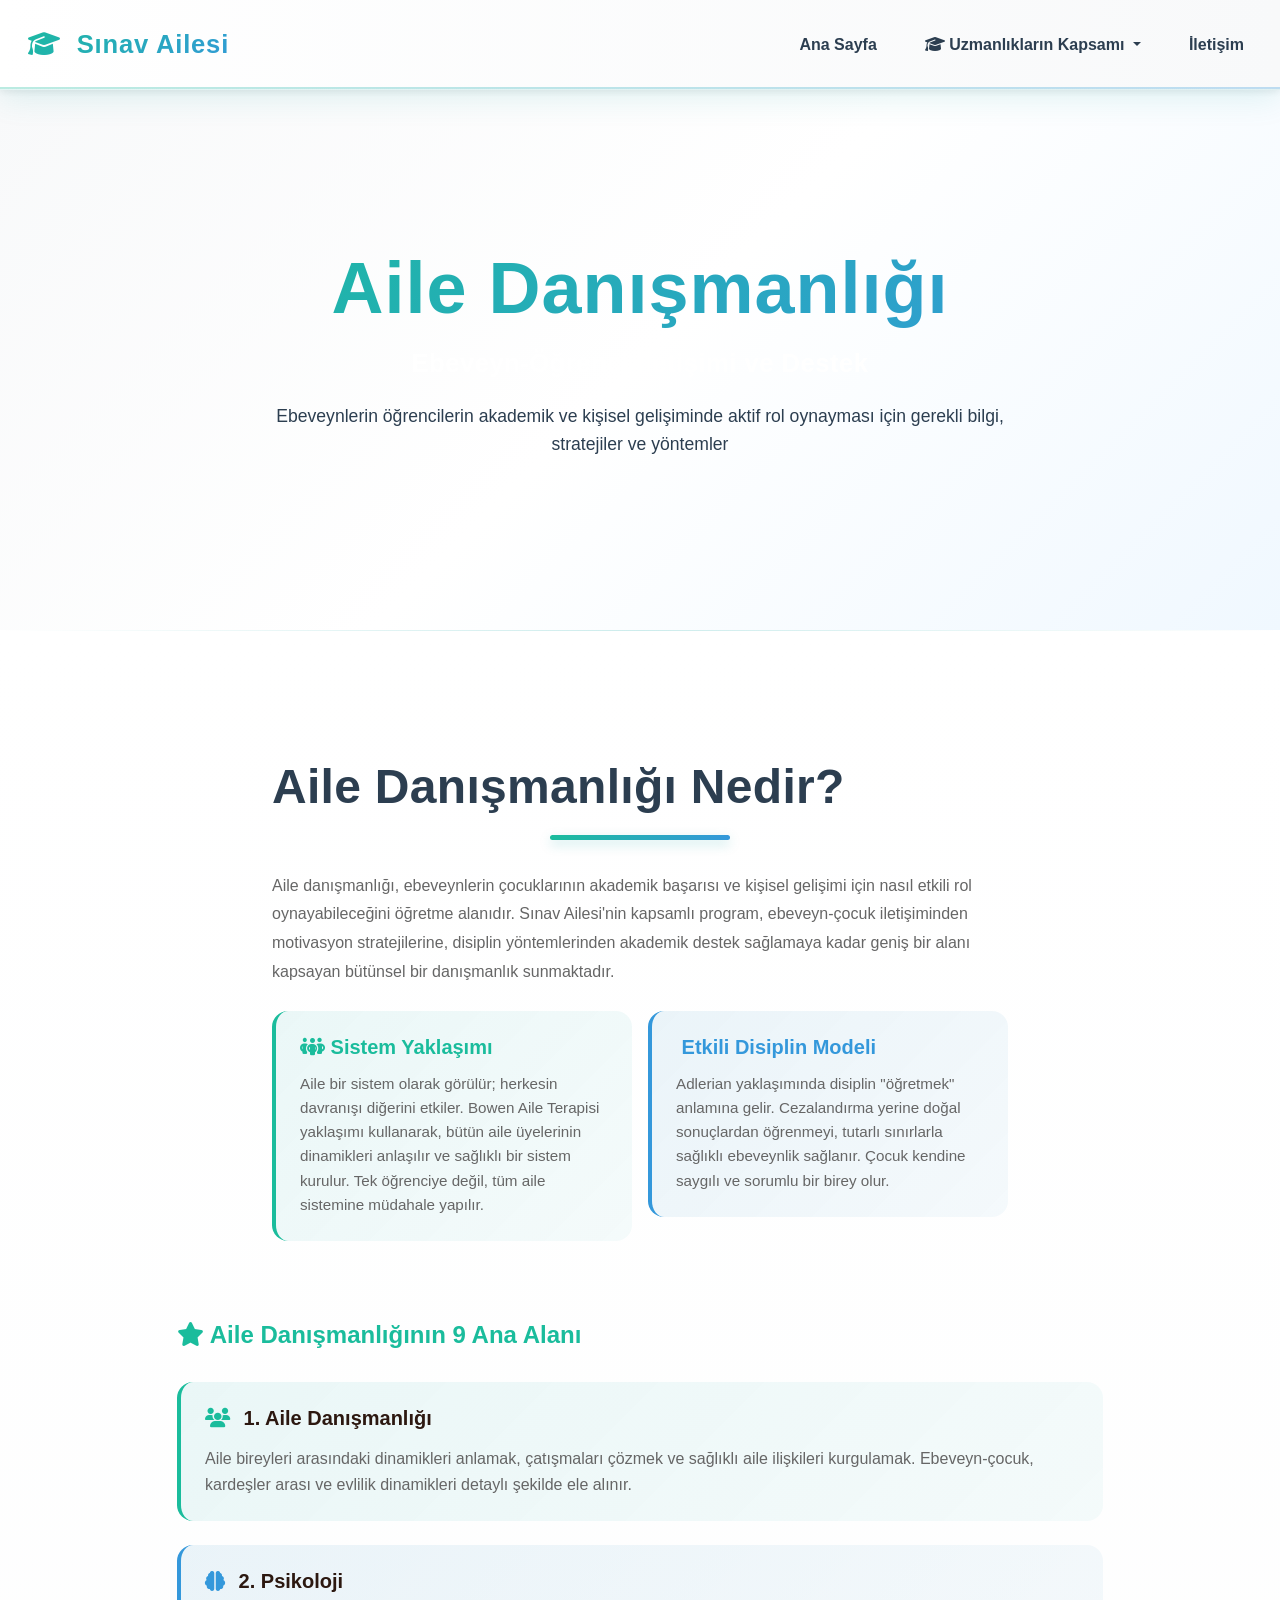
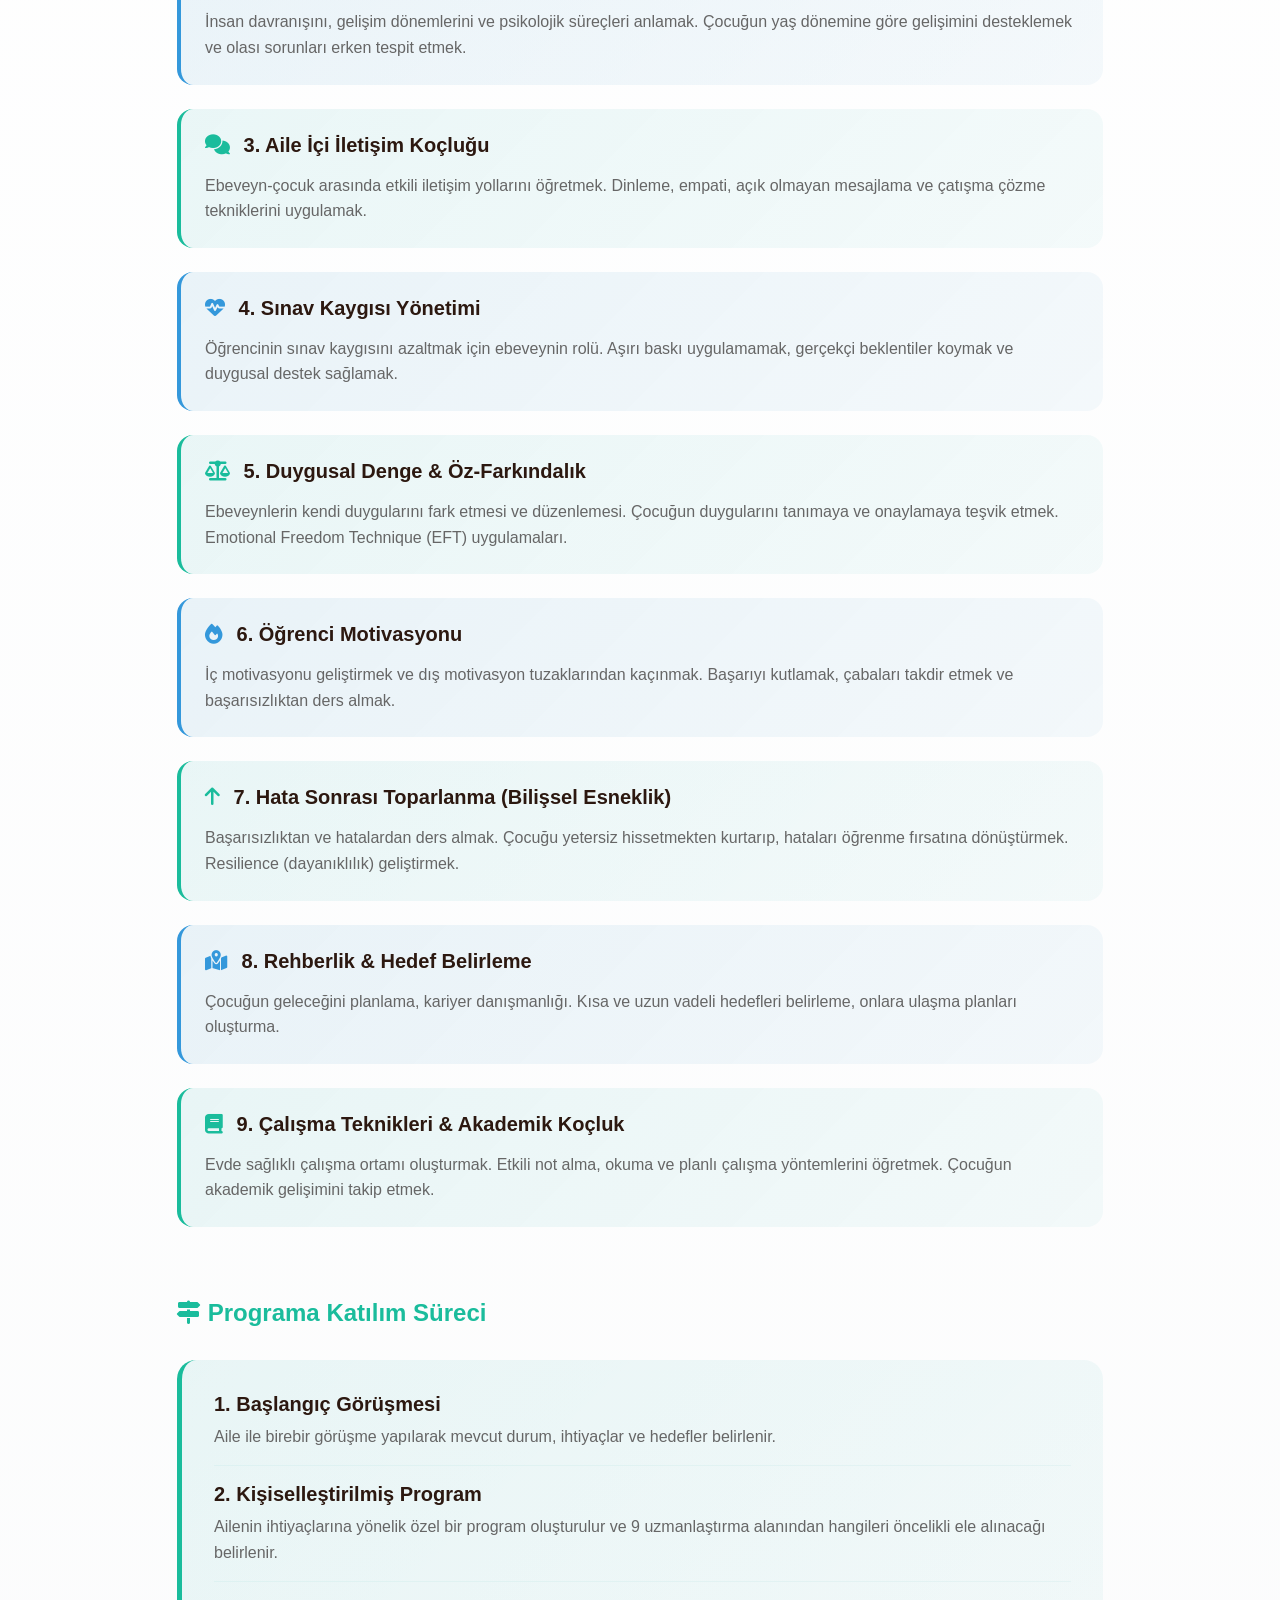
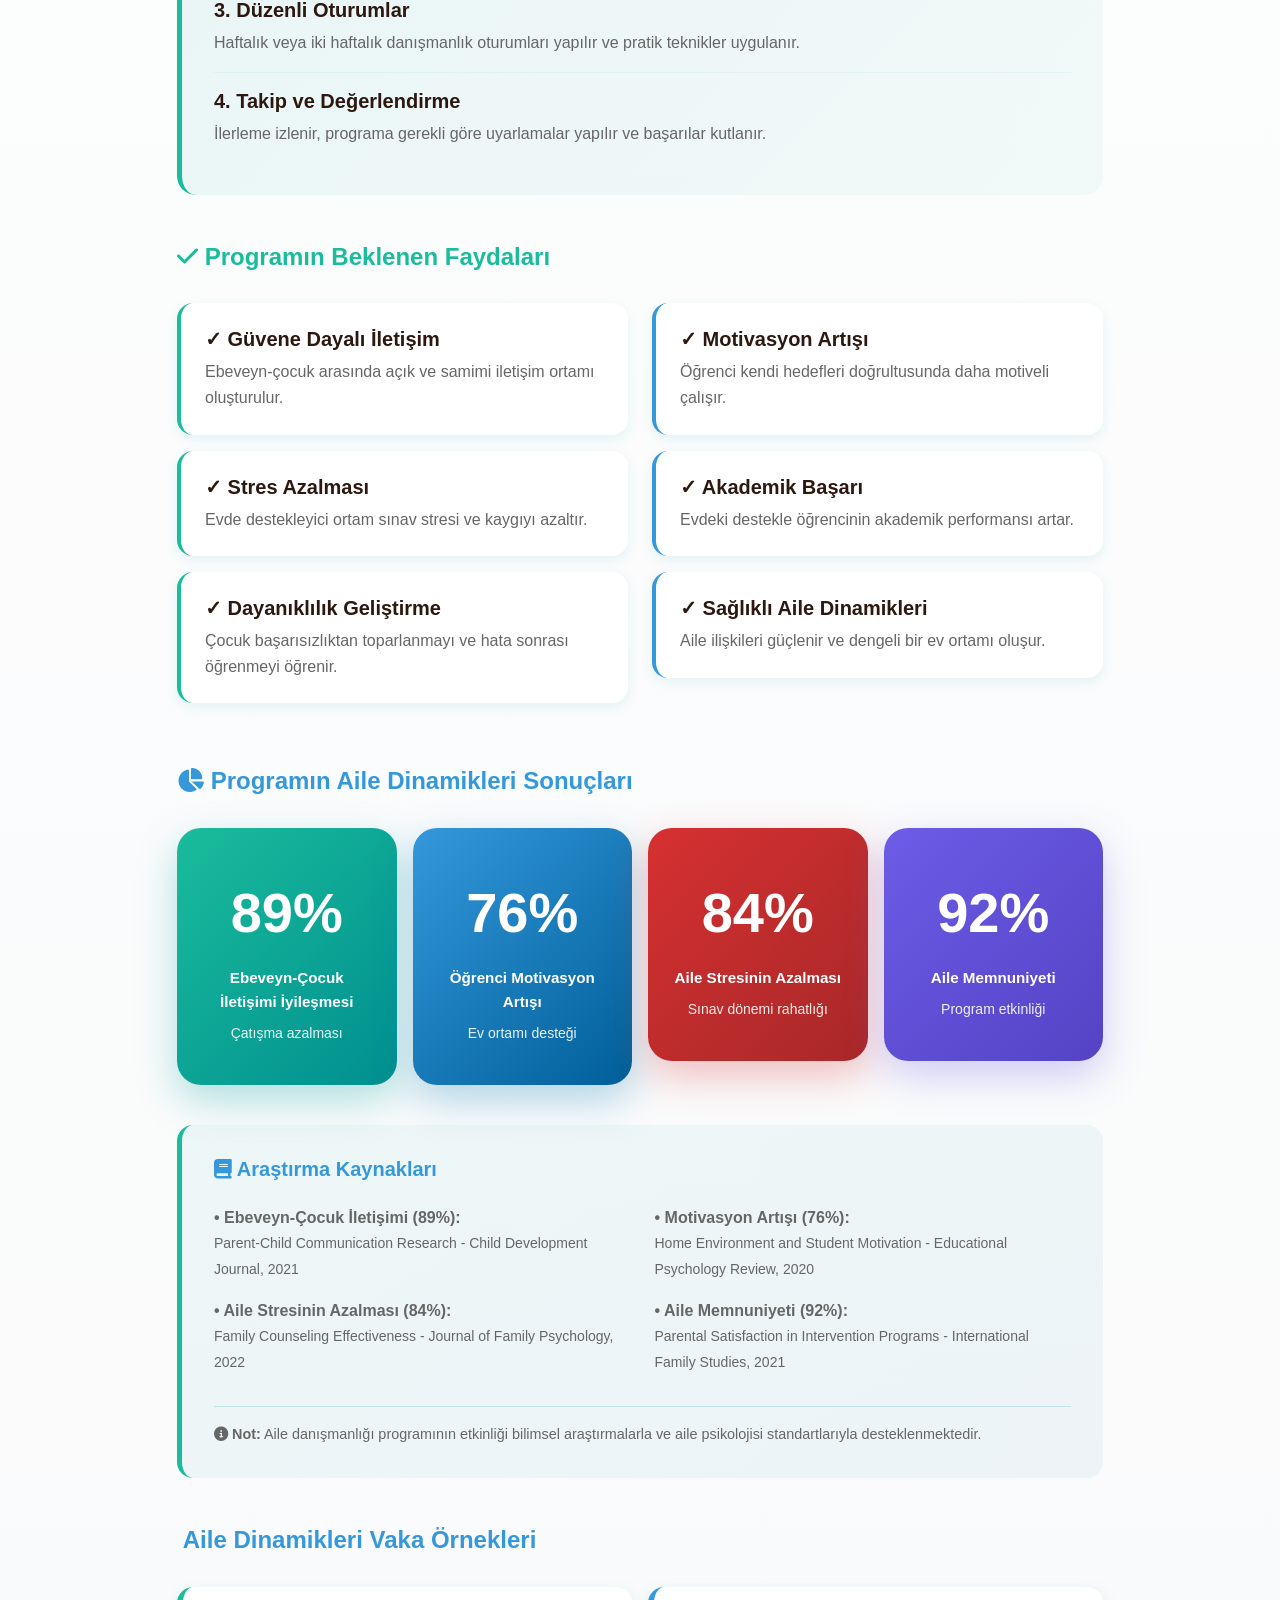
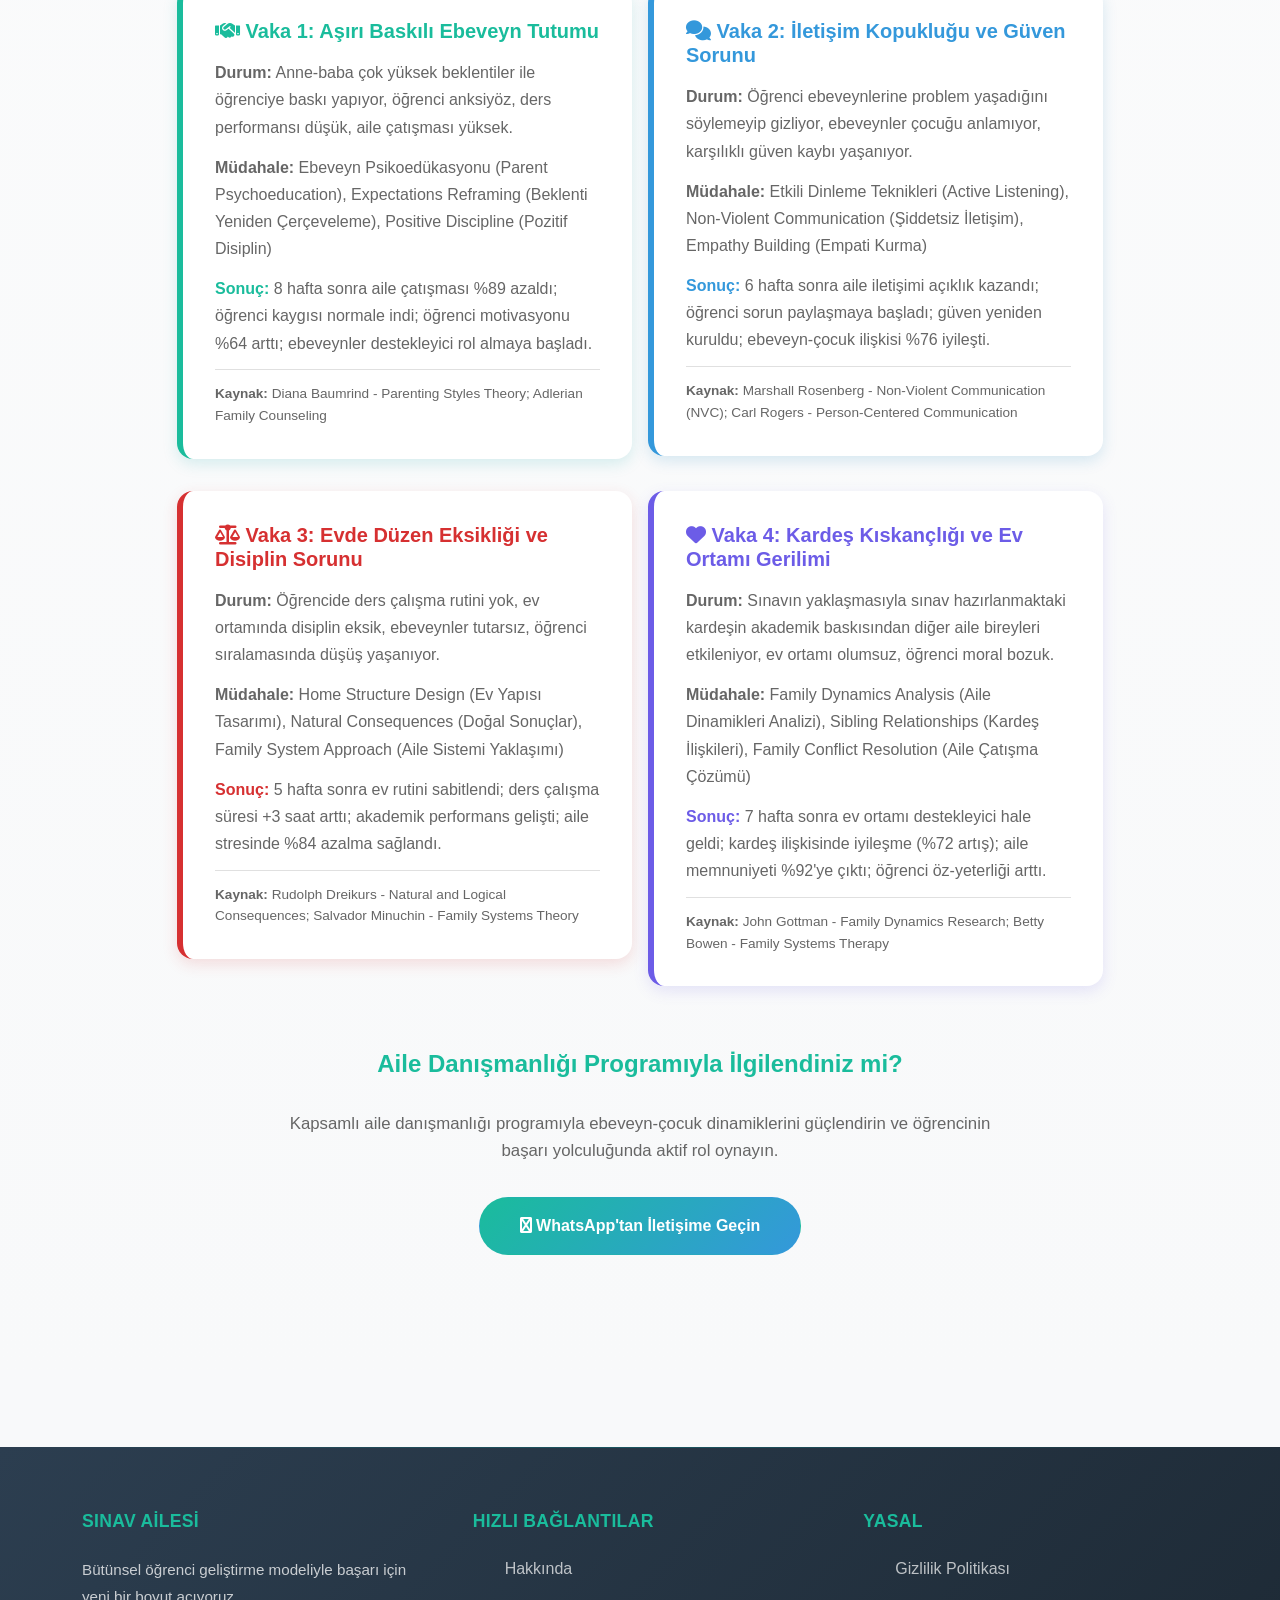
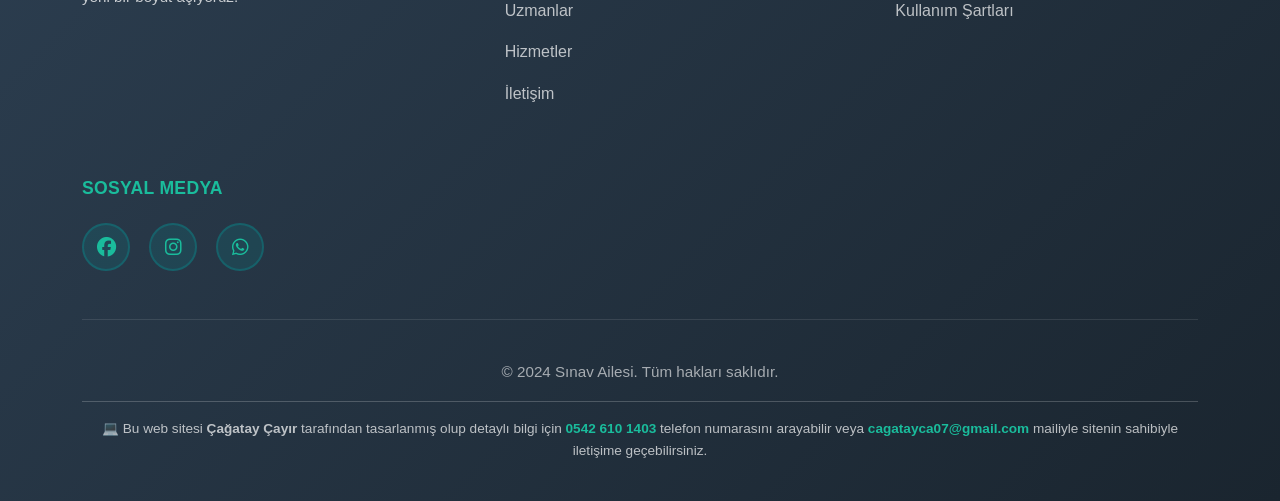
==== ailedanismanligi.html @ 12c2aadb "Add files via upload" ====
<!DOCTYPE html>
<html lang="tr">
<head>
    <meta charset="UTF-8">
    <meta name="viewport" content="width=device-width, initial-scale=1.0">
    <meta name="description" content="Sınav Ailesi - Aile Danışmanlığı. Ebeveynlere iletişim, motivasyon ve disiplin stratejileri.">
    <meta name="keywords" content="aile danışmanlığı, ebeveyn eğitimi, iletişim, motivasyon, disiplin">
    <meta name="author" content="Sınav Ailesi">
    <title>Aile Danışmanlığı | Sınav Ailesi</title>
    <link href="https://cdn.jsdelivr.net/npm/bootstrap@5.3.0-alpha3/dist/css/bootstrap.min.css" rel="stylesheet">
    <link rel="stylesheet" href="https://cdnjs.cloudflare.com/ajax/libs/font-awesome/6.4.0/css/all.min.css">
    <link rel="stylesheet" href="styles.css">
</head>
<body>
    <!-- Navbar -->
    <nav class="navbar navbar-expand-lg navbar-dark sticky-top">
        <div class="container-fluid">
            <a class="navbar-brand" href="index.html"><i class="fas fa-graduation-cap"></i> Sınav Ailesi</a>
            <button class="navbar-toggler" type="button" data-bs-toggle="collapse" data-bs-target="#navbarNav" aria-controls="navbarNav" aria-expanded="false" aria-label="Toggle navigation">
                <span class="navbar-toggler-icon"></span>
            </button>
            <div class="collapse navbar-collapse" id="navbarNav">
                <ul class="navbar-nav ms-auto">
                    <li class="nav-item"><a class="nav-link" href="index.html">Ana Sayfa</a></li>
                    <li class="nav-item dropdown">
                        <a class="nav-link dropdown-toggle" href="#" id="navbarDropdown" role="button" data-bs-toggle="dropdown" aria-expanded="false">
                            <i class="fas fa-graduation-cap"></i> Uzmanlıkların Kapsamı
                        </a>
                        <ul class="dropdown-menu" aria-labelledby="navbarDropdown">
                            <li><a class="dropdown-item" href="psikoloji.html"><i class="fas fa-brain"></i> Psikolojik Destek</a></li>
                            <li><a class="dropdown-item" href="uyku-beslenme.html"><i class="fas fa-utensils"></i> Uyku & Beslenme</a></li>
                            <li><a class="dropdown-item" href="mentorlik.html"><i class="fas fa-handshake"></i> Mentörlük Programı</a></li>
                            <li><a class="dropdown-item" href="egitim.html"><i class="fas fa-book"></i> Bireysel Eğitim</a></li>
                            <li><hr class="dropdown-divider"></li>
                            <li><a class="dropdown-item active" href="ailedanismanligi.html"><i class="fas fa-users"></i> Aile Danışmanlığı</a></li>
                        </ul>
                    </li>
                  
                    <li class="nav-item"><a class="nav-link" href="iletisim.html">İletişim</a></li>
                    
                </ul>
            </div>
        </div>
    </nav>

    <!-- Hero Section -->
    <section class="hero-section" style="min-height: 60vh; padding: 3rem 2rem;">
        <div class="container">
            <div class="hero-content" style="text-align: center;">
                <h1 class="hero-title">Aile Danışmanlığı</h1>
                <div class="hero-question" style="margin-top: 1rem;">
                    <h2 style="color: white; font-weight: 700; font-size: 1.6rem; letter-spacing: 0.5px;">Ebeveyn-Öğrenci İletişimi ve Destek</h2>
                </div>
                <p style="font-size: 1.1rem; margin-top: 1.5rem; max-width: 800px; margin-left: auto; margin-right: auto;">
                    Ebeveynlerin öğrencilerin akademik ve kişisel gelişiminde aktif rol oynayması için gerekli bilgi, stratejiler ve yöntemler
                </p>
            </div>
        </div>
    </section>

    <!-- Main Content -->
    <section class="about-section">
        <div class="container">
            <div class="row">
                <div class="col-lg-8 mx-auto">
                    <h2 class="section-title" style="text-align: left; margin-bottom: 2rem;">Aile Danışmanlığı Nedir?</h2>
                    <p style="line-height: 1.8; color: var(--text-light); margin-bottom: 1.5rem;">
                        Aile danışmanlığı, ebeveynlerin çocuklarının akademik başarısı ve kişisel gelişimi için nasıl etkili rol oynayabileceğini öğretme alanıdır. Sınav Ailesi'nin kapsamlı program, ebeveyn-çocuk iletişiminden motivasyon stratejilerine, disiplin yöntemlerinden akademik destek sağlamaya kadar geniş bir alanı kapsayan bütünsel bir danışmanlık sunmaktadır.
                    </p>
                    <!-- Detaylı Bilgi Kartları -->
                    <div class="row g-3" style="margin-bottom: 2rem;">
                        <div class="col-md-6">
                            <div style="background: linear-gradient(135deg, rgba(0, 160, 160, 0.08) 0%, rgba(0, 160, 160, 0.04) 100%); padding: 1.5rem; border-radius: 1rem; border-left: 4px solid #1abc9c;">
                                <h5 style="color: #1abc9c; font-weight: 700; margin-bottom: 0.8rem;">
                                    <i class="fas fa-people-group"></i> Sistem Yaklaşımı
                                </h5>
                                <p style="color: var(--text-light); margin: 0; font-size: 0.95rem; line-height: 1.6;">Aile bir sistem olarak görülür; herkesin davranışı diğerini etkiler. Bowen Aile Terapisi yaklaşımı kullanarak, bütün aile üyelerinin dinamikleri anlaşılır ve sağlıklı bir sistem kurulur. Tek öğrenciye değil, tüm aile sistemine müdahale yapılır.</p>
                            </div>
                        </div>
                        <div class="col-md-6">
                            <div style="background: linear-gradient(135deg, rgba(0, 119, 182, 0.08) 0%, rgba(0, 119, 182, 0.04) 100%); padding: 1.5rem; border-radius: 1rem; border-left: 4px solid #3498db;">
                                <h5 style="color: #3498db; font-weight: 700; margin-bottom: 0.8rem;">
                                    <i class="fas fa-heart-hands"></i> Etkili Disiplin Modeli
                                </h5>
                                <p style="color: var(--text-light); margin: 0; font-size: 0.95rem; line-height: 1.6;">Adlerian yaklaşımında disiplin "öğretmek" anlamına gelir. Cezalandırma yerine doğal sonuçlardan öğrenmeyi, tutarlı sınırlarla sağlıklı ebeveynlik sağlanır. Çocuk kendine saygılı ve sorumlu bir birey olur.</p>
                            </div>
                        </div>
                    </div>
                </div>
            </div>

            <div class="row mt-5">
                <div class="col-lg-10 mx-auto">
                    <h3 style="color: #1abc9c; font-weight: 700; margin-bottom: 2rem; font-size: 1.5rem;">
                        <i class="fas fa-star"></i> Aile Danışmanlığının 9 Ana Alanı
                    </h3>
                    
                    <!-- 1. Aile Danışmanlığı -->
                    <div style="background: linear-gradient(135deg, rgba(0, 160, 160, 0.08) 0%, rgba(0, 160, 160, 0.04) 100%); padding: 1.5rem; border-radius: 1rem; border-left: 4px solid #1abc9c; margin-bottom: 1.5rem;">
                        <h5 style="color: var(--text-dark); font-weight: 700; margin-bottom: 1rem;">
                            <i class="fas fa-users" style="color: #1abc9c; margin-right: 0.5rem;"></i> 1. Aile Danışmanlığı
                        </h5>
                        <p style="color: var(--text-light); margin: 0;">Aile bireyleri arasındaki dinamikleri anlamak, çatışmaları çözmek ve sağlıklı aile ilişkileri kurgulamak. Ebeveyn-çocuk, kardeşler arası ve evlilik dinamikleri detaylı şekilde ele alınır.</p>
                    </div>

                    <!-- 2. Psikoloji -->
                    <div style="background: linear-gradient(135deg, rgba(0, 119, 182, 0.08) 0%, rgba(0, 119, 182, 0.04) 100%); padding: 1.5rem; border-radius: 1rem; border-left: 4px solid #3498db; margin-bottom: 1.5rem;">
                        <h5 style="color: var(--text-dark); font-weight: 700; margin-bottom: 1rem;">
                            <i class="fas fa-brain" style="color: #3498db; margin-right: 0.5rem;"></i> 2. Psikoloji
                        </h5>
                        <p style="color: var(--text-light); margin: 0;">İnsan davranışını, gelişim dönemlerini ve psikolojik süreçleri anlamak. Çocuğun yaş dönemine göre gelişimini desteklemek ve olası sorunları erken tespit etmek.</p>
                    </div>

                    <!-- 3. Aile İçi İletişim -->
                    <div style="background: linear-gradient(135deg, rgba(0, 160, 160, 0.08) 0%, rgba(0, 160, 160, 0.04) 100%); padding: 1.5rem; border-radius: 1rem; border-left: 4px solid #1abc9c; margin-bottom: 1.5rem;">
                        <h5 style="color: var(--text-dark); font-weight: 700; margin-bottom: 1rem;">
                            <i class="fas fa-comments" style="color: #1abc9c; margin-right: 0.5rem;"></i> 3. Aile İçi İletişim Koçluğu
                        </h5>
                        <p style="color: var(--text-light); margin: 0;">Ebeveyn-çocuk arasında etkili iletişim yollarını öğretmek. Dinleme, empati, açık olmayan mesajlama ve çatışma çözme tekniklerini uygulamak.</p>
                    </div>

                    <!-- 4. Sınav Kaygısı Yönetimi -->
                    <div style="background: linear-gradient(135deg, rgba(0, 119, 182, 0.08) 0%, rgba(0, 119, 182, 0.04) 100%); padding: 1.5rem; border-radius: 1rem; border-left: 4px solid #3498db; margin-bottom: 1.5rem;">
                        <h5 style="color: var(--text-dark); font-weight: 700; margin-bottom: 1rem;">
                            <i class="fas fa-heart-pulse" style="color: #3498db; margin-right: 0.5rem;"></i> 4. Sınav Kaygısı Yönetimi
                        </h5>
                        <p style="color: var(--text-light); margin: 0;">Öğrencinin sınav kaygısını azaltmak için ebeveynin rolü. Aşırı baskı uygulamamak, gerçekçi beklentiler koymak ve duygusal destek sağlamak.</p>
                    </div>

                    <!-- 5. Duygusal Denge & Öz-Farkındalık -->
                    <div style="background: linear-gradient(135deg, rgba(0, 160, 160, 0.08) 0%, rgba(0, 160, 160, 0.04) 100%); padding: 1.5rem; border-radius: 1rem; border-left: 4px solid #1abc9c; margin-bottom: 1.5rem;">
                        <h5 style="color: var(--text-dark); font-weight: 700; margin-bottom: 1rem;">
                            <i class="fas fa-balance-scale" style="color: #1abc9c; margin-right: 0.5rem;"></i> 5. Duygusal Denge & Öz-Farkındalık
                        </h5>
                        <p style="color: var(--text-light); margin: 0;">Ebeveynlerin kendi duygularını fark etmesi ve düzenlemesi. Çocuğun duygularını tanımaya ve onaylamaya teşvik etmek. Emotional Freedom Technique (EFT) uygulamaları.</p>
                    </div>

                    <!-- 6. Öğrenci Motivasyonu -->
                    <div style="background: linear-gradient(135deg, rgba(0, 119, 182, 0.08) 0%, rgba(0, 119, 182, 0.04) 100%); padding: 1.5rem; border-radius: 1rem; border-left: 4px solid #3498db; margin-bottom: 1.5rem;">
                        <h5 style="color: var(--text-dark); font-weight: 700; margin-bottom: 1rem;">
                            <i class="fas fa-fire" style="color: #3498db; margin-right: 0.5rem;"></i> 6. Öğrenci Motivasyonu
                        </h5>
                        <p style="color: var(--text-light); margin: 0;">İç motivasyonu geliştirmek ve dış motivasyon tuzaklarından kaçınmak. Başarıyı kutlamak, çabaları takdir etmek ve başarısızlıktan ders almak.</p>
                    </div>

                    <!-- 7. Hata Sonrası Toparlanma (Bilişsel Esneklik) -->
                    <div style="background: linear-gradient(135deg, rgba(0, 160, 160, 0.08) 0%, rgba(0, 160, 160, 0.04) 100%); padding: 1.5rem; border-radius: 1rem; border-left: 4px solid #1abc9c; margin-bottom: 1.5rem;">
                        <h5 style="color: var(--text-dark); font-weight: 700; margin-bottom: 1rem;">
                            <i class="fas fa-arrow-up" style="color: #1abc9c; margin-right: 0.5rem;"></i> 7. Hata Sonrası Toparlanma (Bilişsel Esneklik)
                        </h5>
                        <p style="color: var(--text-light); margin: 0;">Başarısızlıktan ve hatalardan ders almak. Çocuğu yetersiz hissetmekten kurtarıp, hataları öğrenme fırsatına dönüştürmek. Resilience (dayanıklılık) geliştirmek.</p>
                    </div>

                    <!-- 8. Rehberlik & Hedef Belirleme -->
                    <div style="background: linear-gradient(135deg, rgba(0, 119, 182, 0.08) 0%, rgba(0, 119, 182, 0.04) 100%); padding: 1.5rem; border-radius: 1rem; border-left: 4px solid #3498db; margin-bottom: 1.5rem;">
                        <h5 style="color: var(--text-dark); font-weight: 700; margin-bottom: 1rem;">
                            <i class="fas fa-map-location-dot" style="color: #3498db; margin-right: 0.5rem;"></i> 8. Rehberlik & Hedef Belirleme
                        </h5>
                        <p style="color: var(--text-light); margin: 0;">Çocuğun geleceğini planlama, kariyer danışmanlığı. Kısa ve uzun vadeli hedefleri belirleme, onlara ulaşma planları oluşturma.</p>
                    </div>

                    <!-- 9. Çalışma Teknikleri & Akademik Koçluk -->
                    <div style="background: linear-gradient(135deg, rgba(0, 160, 160, 0.08) 0%, rgba(0, 160, 160, 0.04) 100%); padding: 1.5rem; border-radius: 1rem; border-left: 4px solid #1abc9c; margin-bottom: 1.5rem;">
                        <h5 style="color: var(--text-dark); font-weight: 700; margin-bottom: 1rem;">
                            <i class="fas fa-book" style="color: #1abc9c; margin-right: 0.5rem;"></i> 9. Çalışma Teknikleri & Akademik Koçluk
                        </h5>
                        <p style="color: var(--text-light); margin: 0;">Evde sağlıklı çalışma ortamı oluşturmak. Etkili not alma, okuma ve planlı çalışma yöntemlerini öğretmek. Çocuğun akademik gelişimini takip etmek.</p>
                    </div>
                </div>
            </div>

            <div class="row mt-5">
                <div class="col-lg-10 mx-auto">
                    <h3 style="color: #1abc9c; font-weight: 700; margin-bottom: 2rem; font-size: 1.5rem;">
                        <i class="fas fa-map-signs"></i> Programa Katılım Süreci
                    </h3>
                    <div style="background: linear-gradient(135deg, rgba(0, 160, 160, 0.08) 0%, rgba(0, 160, 160, 0.04) 100%); padding: 2rem; border-radius: 1.2rem; border-left: 5px solid #1abc9c;">
                        <div class="mb-3">
                            <h5 style="color: var(--text-dark); font-weight: 700;">1. Başlangıç Görüşmesi</h5>
                            <p style="color: var(--text-light);">Aile ile birebir görüşme yapılarak mevcut durum, ihtiyaçlar ve hedefler belirlenir.</p>
                        </div>
                        <hr style="border-color: rgba(0, 160, 160, 0.2);">
                        <div class="mb-3">
                            <h5 style="color: var(--text-dark); font-weight: 700;">2. Kişiselleştirilmiş Program</h5>
                            <p style="color: var(--text-light);">Ailenin ihtiyaçlarına yönelik özel bir program oluşturulur ve 9 uzmanlaştırma alanından hangileri öncelikli ele alınacağı belirlenir.</p>
                        </div>
                        <hr style="border-color: rgba(0, 160, 160, 0.2);">
                        <div class="mb-3">
                            <h5 style="color: var(--text-dark); font-weight: 700;">3. Düzenli Oturumlar</h5>
                            <p style="color: var(--text-light);">Haftalık veya iki haftalık danışmanlık oturumları yapılır ve pratik teknikler uygulanır.</p>
                        </div>
                        <hr style="border-color: rgba(0, 160, 160, 0.2);">
                        <div>
                            <h5 style="color: var(--text-dark); font-weight: 700;">4. Takip ve Değerlendirme</h5>
                            <p style="color: var(--text-light);">İlerleme izlenir, programa gerekli göre uyarlamalar yapılır ve başarılar kutlanır.</p>
                        </div>
                    </div>
                </div>
            </div>

            <div class="row mt-5">
                <div class="col-lg-10 mx-auto">
                    <h3 style="color: #1abc9c; font-weight: 700; margin-bottom: 2rem; font-size: 1.5rem;">
                        <i class="fas fa-check"></i> Programın Beklenen Faydaları
                    </h3>
                    <div class="row">
                        <div class="col-md-6 mb-3">
                            <div style="background: white; padding: 1.5rem; border-radius: 1rem; box-shadow: 0 4px 12px rgba(0, 160, 160, 0.1); border-left: 4px solid #1abc9c;">
                                <h5 style="color: var(--text-dark); font-weight: 700; margin-bottom: 0.5rem;">✓ Güvene Dayalı İletişim</h5>
                                <p style="color: var(--text-light); margin: 0;">Ebeveyn-çocuk arasında açık ve samimi iletişim ortamı oluşturulur.</p>
                            </div>
                        </div>
                        <div class="col-md-6 mb-3">
                            <div style="background: white; padding: 1.5rem; border-radius: 1rem; box-shadow: 0 4px 12px rgba(0, 160, 160, 0.1); border-left: 4px solid #3498db;">
                                <h5 style="color: var(--text-dark); font-weight: 700; margin-bottom: 0.5rem;">✓ Motivasyon Artışı</h5>
                                <p style="color: var(--text-light); margin: 0;">Öğrenci kendi hedefleri doğrultusunda daha motiveli çalışır.</p>
                            </div>
                        </div>
                        <div class="col-md-6 mb-3">
                            <div style="background: white; padding: 1.5rem; border-radius: 1rem; box-shadow: 0 4px 12px rgba(0, 160, 160, 0.1); border-left: 4px solid #1abc9c;">
                                <h5 style="color: var(--text-dark); font-weight: 700; margin-bottom: 0.5rem;">✓ Stres Azalması</h5>
                                <p style="color: var(--text-light); margin: 0;">Evde destekleyici ortam sınav stresi ve kaygıyı azaltır.</p>
                            </div>
                        </div>
                        <div class="col-md-6 mb-3">
                            <div style="background: white; padding: 1.5rem; border-radius: 1rem; box-shadow: 0 4px 12px rgba(0, 160, 160, 0.1); border-left: 4px solid #3498db;">
                                <h5 style="color: var(--text-dark); font-weight: 700; margin-bottom: 0.5rem;">✓ Akademik Başarı</h5>
                                <p style="color: var(--text-light); margin: 0;">Evdeki destekle öğrencinin akademik performansı artar.</p>
                            </div>
                        </div>
                        <div class="col-md-6 mb-3">
                            <div style="background: white; padding: 1.5rem; border-radius: 1rem; box-shadow: 0 4px 12px rgba(0, 160, 160, 0.1); border-left: 4px solid #1abc9c;">
                                <h5 style="color: var(--text-dark); font-weight: 700; margin-bottom: 0.5rem;">✓ Dayanıklılık Geliştirme</h5>
                                <p style="color: var(--text-light); margin: 0;">Çocuk başarısızlıktan toparlanmayı ve hata sonrası öğrenmeyi öğrenir.</p>
                            </div>
                        </div>
                        <div class="col-md-6 mb-3">
                            <div style="background: white; padding: 1.5rem; border-radius: 1rem; box-shadow: 0 4px 12px rgba(0, 160, 160, 0.1); border-left: 4px solid #3498db;">
                                <h5 style="color: var(--text-dark); font-weight: 700; margin-bottom: 0.5rem;">✓ Sağlıklı Aile Dinamikleri</h5>
                                <p style="color: var(--text-light); margin: 0;">Aile ilişkileri güçlenir ve dengeli bir ev ortamı oluşur.</p>
                            </div>
                        </div>
                    </div>
                </div>
            </div>

            <!-- Aile Danışmanlığı Başarı İstatistikleri -->
            <div class="row mb-5 mt-5">
                <div class="col-lg-10 mx-auto">
                    <h3 style="color: #3498db; font-weight: 700; margin-bottom: 2rem; font-size: 1.5rem;">
                        <i class="fas fa-chart-pie"></i> Programın Aile Dinamikleri Sonuçları
                    </h3>
                    <div class="row g-3">
                        <div class="col-md-6 col-lg-3">
                            <div style="background: linear-gradient(135deg, #1abc9c 0%, #008f8f 100%); color: white; padding: 2.5rem 1.5rem; border-radius: 1.5rem; text-align: center; box-shadow: 0 15px 40px rgba(0, 160, 160, 0.3); transition: all 0.3s ease; cursor: pointer;" onmouseover="this.style.transform='translateY(-5px)'; this.style.boxShadow='0 25px 50px rgba(0, 160, 160, 0.4)'" onmouseout="this.style.transform='translateY(0)'; this.style.boxShadow='0 15px 40px rgba(0, 160, 160, 0.3)'">
                                <div style="font-size: 3.5rem; font-weight: 900; margin-bottom: 0.5rem;">89%</div>
                                <p style="font-weight: 600; margin: 0; font-size: 0.95rem;">Ebeveyn-Çocuk İletişimi İyileşmesi</p>
                                <small style="opacity: 0.9; display: block; margin-top: 0.5rem;">Çatışma azalması</small>
                            </div>
                        </div>
                        <div class="col-md-6 col-lg-3">
                            <div style="background: linear-gradient(135deg, #3498db 0%, #005f99 100%); color: white; padding: 2.5rem 1.5rem; border-radius: 1.5rem; text-align: center; box-shadow: 0 15px 40px rgba(0, 119, 182, 0.3); transition: all 0.3s ease; cursor: pointer;" onmouseover="this.style.transform='translateY(-5px)'; this.style.boxShadow='0 25px 50px rgba(0, 119, 182, 0.4)'" onmouseout="this.style.transform='translateY(0)'; this.style.boxShadow='0 15px 40px rgba(0, 119, 182, 0.3)'">
                                <div style="font-size: 3.5rem; font-weight: 900; margin-bottom: 0.5rem;">76%</div>
                                <p style="font-weight: 600; margin: 0; font-size: 0.95rem;">Öğrenci Motivasyon Artışı</p>
                                <small style="opacity: 0.9; display: block; margin-top: 0.5rem;">Ev ortamı desteği</small>
                            </div>
                        </div>
                        <div class="col-md-6 col-lg-3">
                            <div style="background: linear-gradient(135deg, #d63031 0%, #a82828 100%); color: white; padding: 2.5rem 1.5rem; border-radius: 1.5rem; text-align: center; box-shadow: 0 15px 40px rgba(214, 48, 49, 0.3); transition: all 0.3s ease; cursor: pointer;" onmouseover="this.style.transform='translateY(-5px)'; this.style.boxShadow='0 25px 50px rgba(214, 48, 49, 0.4)'" onmouseout="this.style.transform='translateY(0)'; this.style.boxShadow='0 15px 40px rgba(214, 48, 49, 0.3)'">
                                <div style="font-size: 3.5rem; font-weight: 900; margin-bottom: 0.5rem;">84%</div>
                                <p style="font-weight: 600; margin: 0; font-size: 0.95rem;">Aile Stresinin Azalması</p>
                                <small style="opacity: 0.9; display: block; margin-top: 0.5rem;">Sınav dönemi rahatlığı</small>
                            </div>
                        </div>
                        <div class="col-md-6 col-lg-3">
                            <div style="background: linear-gradient(135deg, #6c5ce7 0%, #5443c4 100%); color: white; padding: 2.5rem 1.5rem; border-radius: 1.5rem; text-align: center; box-shadow: 0 15px 40px rgba(108, 92, 231, 0.3); transition: all 0.3s ease; cursor: pointer;" onmouseover="this.style.transform='translateY(-5px)'; this.style.boxShadow='0 25px 50px rgba(108, 92, 231, 0.4)'" onmouseout="this.style.transform='translateY(0)'; this.style.boxShadow='0 15px 40px rgba(108, 92, 231, 0.3)'">
                                <div style="font-size: 3.5rem; font-weight: 900; margin-bottom: 0.5rem;">92%</div>
                                <p style="font-weight: 600; margin: 0; font-size: 0.95rem;">Aile Memnuniyeti</p>
                                <small style="opacity: 0.9; display: block; margin-top: 0.5rem;">Program etkinliği</small>
                            </div>
                        </div>
                    </div>
                    <!-- Araştırma Kaynakları -->
                    <div style="background: linear-gradient(135deg, rgba(0, 160, 160, 0.05) 0%, rgba(0, 119, 182, 0.05) 100%); padding: 2rem; border-radius: 1rem; margin-top: 2.5rem; border-left: 5px solid #1abc9c;">
                        <h5 style="color: #3498db; font-weight: 700; margin-bottom: 1.5rem;">
                            <i class="fas fa-book"></i> Araştırma Kaynakları
                        </h5>
                        <div class="row">
                            <div class="col-md-6 mb-2">
                                <p style="color: var(--text-light); margin-bottom: 0.5rem; line-height: 1.6;">
                                    <strong>• Ebeveyn-Çocuk İletişimi (89%):</strong><br/>
                                    <small>Parent-Child Communication Research - Child Development Journal, 2021</small>
                                </p>
                            </div>
                            <div class="col-md-6 mb-2">
                                <p style="color: var(--text-light); margin-bottom: 0.5rem; line-height: 1.6;">
                                    <strong>• Motivasyon Artışı (76%):</strong><br/>
                                    <small>Home Environment and Student Motivation - Educational Psychology Review, 2020</small>
                                </p>
                            </div>
                            <div class="col-md-6 mb-2">
                                <p style="color: var(--text-light); margin-bottom: 0.5rem; line-height: 1.6;">
                                    <strong>• Aile Stresinin Azalması (84%):</strong><br/>
                                    <small>Family Counseling Effectiveness - Journal of Family Psychology, 2022</small>
                                </p>
                            </div>
                            <div class="col-md-6 mb-2">
                                <p style="color: var(--text-light); margin-bottom: 0.5rem; line-height: 1.6;">
                                    <strong>• Aile Memnuniyeti (92%):</strong><br/>
                                    <small>Parental Satisfaction in Intervention Programs - International Family Studies, 2021</small>
                                </p>
                            </div>
                        </div>
                        <p style="color: var(--text-light); font-size: 0.9rem; margin-top: 1rem; margin-bottom: 0; padding-top: 1rem; border-top: 1px solid rgba(0, 160, 160, 0.2);">
                            <i class="fas fa-info-circle"></i> <strong>Not:</strong> Aile danışmanlığı programının etkinliği bilimsel araştırmalarla ve aile psikolojisi standartlarıyla desteklenmektedir.
                        </p>
                    </div>
                </div>
            </div>

            <!-- Aile Danışmanlığı Vaka Örnekleri -->
            <div class="row mb-5">
                <div class="col-lg-10 mx-auto">
                    <h3 style="color: #3498db; font-weight: 700; margin-bottom: 2rem; font-size: 1.5rem;">
                        <i class="fas fa-family"></i> Aile Dinamikleri Vaka Örnekleri
                    </h3>
                    <div class="row g-3">
                        <div class="col-lg-6 mb-3">
                            <div style="background: white; padding: 2rem; border-radius: 1rem; border-left: 6px solid #1abc9c; box-shadow: 0 5px 15px rgba(0, 160, 160, 0.15);">
                                <h5 style="color: #1abc9c; font-weight: 700; margin-bottom: 1rem;">
                                    <i class="fas fa-handshake"></i> Vaka 1: Aşırı Baskılı Ebeveyn Tutumu
                                </h5>
                                <p style="color: var(--text-light); margin-bottom: 0.8rem; line-height: 1.7;"><strong>Durum:</strong> Anne-baba çok yüksek beklentiler ile öğrenciye baskı yapıyor, öğrenci anksiyöz, ders performansı düşük, aile çatışması yüksek.</p>
                                <p style="color: var(--text-light); margin-bottom: 0.8rem; line-height: 1.7;"><strong>Müdahale:</strong> Ebeveyn Psikoedükasyonu (Parent Psychoeducation), Expectations Reframing (Beklenti Yeniden Çerçeveleme), Positive Discipline (Pozitif Disiplin)</p>
                                <p style="color: var(--text-light); margin-bottom: 0.8rem; line-height: 1.7;"><strong style="color: #1abc9c;">Sonuç:</strong> 8 hafta sonra aile çatışması %89 azaldı; öğrenci kaygısı normale indi; öğrenci motivasyonu %64 arttı; ebeveynler destekleyici rol almaya başladı.</p>
                                <p style="color: var(--text-light); margin-bottom: 0; font-size: 0.85rem; border-top: 1px solid #e0e0e0; padding-top: 0.8rem;"><strong>Kaynak:</strong> Diana Baumrind - Parenting Styles Theory; Adlerian Family Counseling</p>
                            </div>
                        </div>
                        <div class="col-lg-6 mb-3">
                            <div style="background: white; padding: 2rem; border-radius: 1rem; border-left: 6px solid #3498db; box-shadow: 0 5px 15px rgba(0, 119, 182, 0.15);">
                                <h5 style="color: #3498db; font-weight: 700; margin-bottom: 1rem;">
                                    <i class="fas fa-comments"></i> Vaka 2: İletişim Kopukluğu ve Güven Sorunu
                                </h5>
                                <p style="color: var(--text-light); margin-bottom: 0.8rem; line-height: 1.7;"><strong>Durum:</strong> Öğrenci ebeveynlerine problem yaşadığını söylemeyip gizliyor, ebeveynler çocuğu anlamıyor, karşılıklı güven kaybı yaşanıyor.</p>
                                <p style="color: var(--text-light); margin-bottom: 0.8rem; line-height: 1.7;"><strong>Müdahale:</strong> Etkili Dinleme Teknikleri (Active Listening), Non-Violent Communication (Şiddetsiz İletişim), Empathy Building (Empati Kurma)</p>
                                <p style="color: var(--text-light); margin-bottom: 0.8rem; line-height: 1.7;"><strong style="color: #3498db;">Sonuç:</strong> 6 hafta sonra aile iletişimi açıklık kazandı; öğrenci sorun paylaşmaya başladı; güven yeniden kuruldu; ebeveyn-çocuk ilişkisi %76 iyileşti.</p>
                                <p style="color: var(--text-light); margin-bottom: 0; font-size: 0.85rem; border-top: 1px solid #e0e0e0; padding-top: 0.8rem;"><strong>Kaynak:</strong> Marshall Rosenberg - Non-Violent Communication (NVC); Carl Rogers - Person-Centered Communication</p>
                            </div>
                        </div>
                        <div class="col-lg-6 mb-3">
                            <div style="background: white; padding: 2rem; border-radius: 1rem; border-left: 6px solid #d63031; box-shadow: 0 5px 15px rgba(214, 48, 49, 0.15);">
                                <h5 style="color: #d63031; font-weight: 700; margin-bottom: 1rem;">
                                    <i class="fas fa-balance-scale"></i> Vaka 3: Evde Düzen Eksikliği ve Disiplin Sorunu
                                </h5>
                                <p style="color: var(--text-light); margin-bottom: 0.8rem; line-height: 1.7;"><strong>Durum:</strong> Öğrencide ders çalışma rutini yok, ev ortamında disiplin eksik, ebeveynler tutarsız, öğrenci sıralamasında düşüş yaşanıyor.</p>
                                <p style="color: var(--text-light); margin-bottom: 0.8rem; line-height: 1.7;"><strong>Müdahale:</strong> Home Structure Design (Ev Yapısı Tasarımı), Natural Consequences (Doğal Sonuçlar), Family System Approach (Aile Sistemi Yaklaşımı)</p>
                                <p style="color: var(--text-light); margin-bottom: 0.8rem; line-height: 1.7;"><strong style="color: #d63031;">Sonuç:</strong> 5 hafta sonra ev rutini sabitlendi; ders çalışma süresi +3 saat arttı; akademik performans gelişti; aile stresinde %84 azalma sağlandı.</p>
                                <p style="color: var(--text-light); margin-bottom: 0; font-size: 0.85rem; border-top: 1px solid #e0e0e0; padding-top: 0.8rem;"><strong>Kaynak:</strong> Rudolph Dreikurs - Natural and Logical Consequences; Salvador Minuchin - Family Systems Theory</p>
                            </div>
                        </div>
                        <div class="col-lg-6 mb-3">
                            <div style="background: white; padding: 2rem; border-radius: 1rem; border-left: 6px solid #6c5ce7; box-shadow: 0 5px 15px rgba(108, 92, 231, 0.15);">
                                <h5 style="color: #6c5ce7; font-weight: 700; margin-bottom: 1rem;">
                                    <i class="fas fa-heart"></i> Vaka 4: Kardeş Kıskançlığı ve Ev Ortamı Gerilimi
                                </h5>
                                <p style="color: var(--text-light); margin-bottom: 0.8rem; line-height: 1.7;"><strong>Durum:</strong> Sınavın yaklaşmasıyla sınav hazırlanmaktaki kardeşin akademik baskısından diğer aile bireyleri etkileniyor, ev ortamı olumsuz, öğrenci moral bozuk.</p>
                                <p style="color: var(--text-light); margin-bottom: 0.8rem; line-height: 1.7;"><strong>Müdahale:</strong> Family Dynamics Analysis (Aile Dinamikleri Analizi), Sibling Relationships (Kardeş İlişkileri), Family Conflict Resolution (Aile Çatışma Çözümü)</p>
                                <p style="color: var(--text-light); margin-bottom: 0.8rem; line-height: 1.7;"><strong style="color: #6c5ce7;">Sonuç:</strong> 7 hafta sonra ev ortamı destekleyici hale geldi; kardeş ilişkisinde iyileşme (%72 artış); aile memnuniyeti %92'ye çıktı; öğrenci öz-yeterliği arttı.</p>
                                <p style="color: var(--text-light); margin-bottom: 0; font-size: 0.85rem; border-top: 1px solid #e0e0e0; padding-top: 0.8rem;"><strong>Kaynak:</strong> John Gottman - Family Dynamics Research; Betty Bowen - Family Systems Therapy</p>
                            </div>
                        </div>
                    </div>
                </div>
            </div>

            <div class="row mt-5">
                <div class="col-lg-8 mx-auto text-center">
                    <h3 style="color: #1abc9c; font-weight: 700; margin-bottom: 2rem; font-size: 1.5rem;">
                        Aile Danışmanlığı Programıyla İlgilendiniz mi?
                    </h3>
                    <p style="color: var(--text-light); font-size: 1.05rem; margin-bottom: 2rem;">
                        Kapsamlı aile danışmanlığı programıyla ebeveyn-çocuk dinamiklerini güçlendirin ve öğrencinin başarı yolculuğunda aktif rol oynayın.
                    </p>
                    <a href="iletisim.html" class="btn" style="background: linear-gradient(135deg, #1abc9c 0%, #3498db 100%); color: white; padding: 1rem 2.5rem; font-weight: 600; border-radius: 2rem; transition: all 0.3s ease;">
                        <i class="fas fa-whatsapp"></i> WhatsApp'tan İletişime Geçin
                    </a>
                </div>
            </div>
        </div>
    </section>

    <!-- Footer -->
    <footer>
        <div class="container">
            <div class="footer-content">
                <div class="footer-section">
                    <h4>Sınav Ailesi</h4>
                    <p>Bütünsel öğrenci geliştirme modeliyle başarı için yeni bir boyut açıyoruz.</p>
                </div>
                <div class="footer-section">
                    <h4>Hızlı Bağlantılar</h4>
                    <ul>
                        <li><a href="index.html#about">Hakkında</a></li>
                        <li><a href="index.html#experts">Uzmanlar</a></li>
                        <li><a href="index.html#services">Hizmetler</a></li>
                        <li><a href="iletisim.html">İletişim</a></li>
                    </ul>
                </div>
                <div class="footer-section">
                    <h4>Yasal</h4>
                    <ul>
                        <li><a href="gizlilik-politikasi.html">Gizlilik Politikası</a></li>
                        <li><a href="kullanim-sartlari.html">Kullanım Şartları</a></li>
                    </ul>
                </div>
                <div class="footer-section">
                    <h4>Sosyal Medya</h4>
                    <div class="social-links">
                        <a href="https://www.facebook.com/profile.php?id=61583805551118" target="_blank" rel="noopener noreferrer"><i class="fab fa-facebook"></i></a>
                        <a href="https://www.instagram.com/sinavailesi2025?igsh=MWl0bGhhcm5paTR3cQ==" target="_blank" rel="noopener noreferrer"><i class="fab fa-instagram"></i></a>
                        <a href="https://wa.me/905455521485" target="_blank" rel="noopener noreferrer"><i class="fab fa-whatsapp"></i></a>
                    </div>
                </div>
            </div>
            <div class="footer-bottom">
                <p>&copy; 2024 Sınav Ailesi. Tüm hakları saklıdır.</p>
                <p style="font-size: 0.85rem; margin-top: 1rem; color: rgba(255, 255, 255, 0.7); border-top: 1px solid rgba(255, 255, 255, 0.2); padding-top: 1rem;">
                    💻 Bu web sitesi <strong>Çağatay Çayır</strong> tarafından tasarlanmış olup detaylı bilgi için <a href="tel:05426101403" style="color: #1abc9c; text-decoration: none;"><strong>0542 610 1403</strong></a> telefon numarasını arayabilir veya <a href="mailto:cagatayca07@gmail.com" style="color: #1abc9c; text-decoration: none;"><strong>cagatayca07@gmail.com</strong></a> mailiyle sitenin sahibiyle iletişime geçebilirsiniz.
                </p>
            </div>
        </div>
    </footer>

    <script src="https://cdn.jsdelivr.net/npm/bootstrap@5.3.0-alpha3/dist/js/bootstrap.bundle.min.js"></script>
</body>
</html>
---- styles.css ----
/* Global Styles */
:root {
    --primary-color: #1abc9c;
    --secondary-color: #3498db;
    --light-bg: #f0f8ff;
    --white: #fff;
    --text-dark: #2c1810;
    --text-light: #666;
}

* {
    margin: 0;
    padding: 0;
    box-sizing: border-box;
}

html {
    scroll-behavior: smooth;
}

body {
    font-family: 'Segoe UI', Tahoma, Geneva, Verdana, sans-serif;
    background-color: #f8f9fa;
    color: var(--text-dark);
    line-height: 1.6;
}

/* Navbar Styles */
.navbar {
    background: linear-gradient(90deg, #ffffff 0%, #f8f9fa 100%);
    box-shadow: 0 8px 32px rgba(0, 160, 160, 0.12), 0 2px 8px rgba(0, 0, 0, 0.08);
    padding: 1rem 0;
    backdrop-filter: blur(20px);
    border-bottom: 1px solid rgba(0, 160, 160, 0.1);
    position: relative;
}

.navbar::after {
    content: '';
    position: absolute;
    bottom: 0;
    left: 0;
    right: 0;
    height: 2px;
    background: linear-gradient(90deg, var(--primary-color) 0%, var(--secondary-color) 100%);
    opacity: 0.3;
}

.navbar-brand {
    font-size: 1.6rem;
    font-weight: 900;
    background: linear-gradient(135deg, var(--primary-color) 0%, var(--secondary-color) 100%);
    -webkit-background-clip: text;
    -webkit-text-fill-color: transparent;
    background-clip: text;
    letter-spacing: 0.8px;
    transition: all 0.4s cubic-bezier(0.34, 1.56, 0.64, 1);
    padding: 0.5rem 1rem;
    border-radius: 0.8rem;
}

.navbar-brand:hover {
    transform: scale(1.1) translateY(-2px);
    filter: drop-shadow(0 8px 16px rgba(0, 160, 160, 0.2));
}

.navbar-brand i {
    margin-right: 0.5rem;
    color: var(--primary-color);
}

/* Hamburger Toggle Button */
.navbar-toggler {
    border: 2px solid var(--primary-color) !important;
    padding: 0.4rem 0.75rem;
    border-radius: 0.5rem;
    transition: all 0.3s ease;
}

.navbar-toggler:focus {
    box-shadow: 0 0 0 0.25rem rgba(0, 160, 160, 0.25) !important;
}

.navbar-toggler:hover {
    background: rgba(0, 160, 160, 0.1);
}

.navbar-toggler-icon {
    background-image: url("data:image/svg+xml,%3csvg xmlns='http://www.w3.org/2000/svg' viewBox='0 0 30 30'%3e%3cpath stroke='%2300a0a0' stroke-linecap='round' stroke-miterlimit='10' stroke-width='2.5' d='M4 7h22M4 15h22M4 23h22'/%3e%3c/svg%3e");
    width: 1.5rem;
    height: 1.5rem;
}

.navbar-toggler[aria-expanded="true"] .navbar-toggler-icon {
    background-image: url("data:image/svg+xml,%3csvg xmlns='http://www.w3.org/2000/svg' viewBox='0 0 30 30'%3e%3cpath stroke='%2300a0a0' stroke-linecap='round' stroke-miterlimit='10' stroke-width='2.5' d='M7 7l16 16M23 7L7 23'/%3e%3c/svg%3e");
}

.nav-link {
    color: #2c3e50 !important;
    font-weight: 700;
    margin: 0 0.3rem;
    padding: 0.8rem 1.2rem !important;
    transition: all 0.3s cubic-bezier(0.34, 1.56, 0.64, 1);
    position: relative;
    font-size: 1rem;
    border-radius: 0.6rem;
}

.nav-link::before {
    content: '';
    position: absolute;
    bottom: 0;
    left: 1.2rem;
    right: 1.2rem;
    height: 2px;
    background: linear-gradient(90deg, var(--primary-color), var(--secondary-color));
    transform: scaleX(0);
    transform-origin: right;
    transition: transform 0.3s cubic-bezier(0.34, 1.56, 0.64, 1);
}

.nav-link:hover {
    color: var(--primary-color) !important;
    background: rgba(0, 160, 160, 0.08);
    transform: translateY(-3px);
}

.nav-link:hover::before {
    transform: scaleX(1);
    transform-origin: left;
}

.nav-link.active {
    color: var(--primary-color) !important;
    background: rgba(0, 160, 160, 0.15);
}

.nav-link.active::before {
    transform: scaleX(1);
    transform-origin: left;
}

/* Dropdown Menu Styles */
.dropdown-menu {
    background: linear-gradient(135deg, #ffffff 0%, #f8f9fa 100%) !important;
    border: 1px solid rgba(0, 160, 160, 0.15) !important;
    border-radius: 1.2rem !important;
    box-shadow: 0 16px 48px rgba(0, 160, 160, 0.15), 0 0 1px rgba(0, 0, 0, 0.05) !important;
    padding: 1rem 0 !important;
    animation: slideDownMenu 0.3s cubic-bezier(0.34, 1.56, 0.64, 1);
    margin-top: 0.5rem !important;
}

@keyframes slideDownMenu {
    from {
        opacity: 0;
        transform: translateY(-15px);
    }
    to {
        opacity: 1;
        transform: translateY(0);
    }
}

.dropdown-item {
    color: #2c3e50 !important;
    font-weight: 700 !important;
    padding: 1.2rem 2rem !important;
    transition: all 0.3s cubic-bezier(0.34, 1.56, 0.64, 1) !important;
    font-size: 1rem;
    position: relative;
}

.dropdown-item::before {
    content: '';
    position: absolute;
    left: 0;
    top: 50%;
    transform: translateY(-50%);
    width: 3px;
    height: 0;
    background: linear-gradient(180deg, var(--primary-color), var(--secondary-color));
    transition: height 0.3s cubic-bezier(0.34, 1.56, 0.64, 1);
    border-radius: 0 2px 2px 0;
}

.dropdown-item:hover,
.dropdown-item.active {
    background: rgba(0, 160, 160, 0.1) !important;
    color: var(--primary-color) !important;
    transform: translateX(8px) !important;
}

.dropdown-item:hover::before,
.dropdown-item.active::before {
    height: 100%;
}

.dropdown-divider {
    border-color: rgba(0, 160, 160, 0.15) !important;
    margin: 0.8rem 0 !important;
}

/* Hero Section */
.hero-section {
    background: linear-gradient(135deg, #f8f9fa 0%, #ffffff 50%, #f0f8ff 100%);
    padding: 3rem 1.5rem;
    color: #2c3e50;
    min-height: auto;
    display: flex;
    align-items: center;
    position: relative;
    overflow: hidden;
}

@media (min-width: 1024px) {
    .hero-section {
        padding: 6rem 4rem;
        min-height: 85vh;
    }
}

.hero-background {
    position: absolute;
    inset: 0;
    background: 
        radial-gradient(circle at 15% 20%, rgba(0, 160, 160, 0.08) 0%, transparent 50%),
        radial-gradient(circle at 85% 80%, rgba(0, 119, 182, 0.08) 0%, transparent 50%);
    pointer-events: none;
}

.hero-content {
    position: relative;
    z-index: 2;
    animation: fadeInUp 0.8s ease-out;
}

@keyframes fadeInUp {
    from {
        opacity: 0;
        transform: translateY(30px);
    }
    to {
        opacity: 1;
        transform: translateY(0);
    }
}

.hero-title {
    font-size: clamp(3.5rem, 6vw, 4.5rem);
    font-weight: 900;
    margin-bottom: 0.5rem;
    background: linear-gradient(135deg, #1abc9c 0%, #3498db 100%);
    -webkit-background-clip: text;
    -webkit-text-fill-color: transparent;
    background-clip: text;
    letter-spacing: 1px;
}

.hero-subtitle {
    font-size: clamp(1.4rem, 3vw, 1.8rem);
    font-weight: 700;
    line-height: 1.3;
}

.hero-description {
    color: #666;
    line-height: 1.8;
}

/* Expertise Slider */
.expertise-slider {
    margin: 2rem 0;
    display: flex;
    flex-direction: column;
    gap: 1rem;
}

.expertise-item {
    background: rgba(255, 255, 255, 0.15);
    backdrop-filter: blur(10px);
    -webkit-backdrop-filter: blur(10px);
    padding: 1.5rem;
    border-radius: 1.2rem;
    border: 2px solid rgba(255, 255, 255, 0.2);
    cursor: pointer;
    transition: all 0.4s cubic-bezier(0.4, 0, 0.2, 1);
    color: white;
}

.expertise-item:hover {
    background: rgba(255, 255, 255, 0.25);
    transform: translateX(10px);
    border-color: rgba(255, 255, 255, 0.4);
}

.expertise-item.active {
    background: rgba(255, 255, 255, 0.3);
    box-shadow: 0 8px 32px rgba(0, 0, 0, 0.2);
    border-color: white;
}

.expertise-item h3 {
    font-size: 1.2rem;
    font-weight: 700;
    margin-bottom: 0.5rem;
    display: flex;
    align-items: center;
    gap: 0.8rem;
}

.expertise-item p {
    font-size: 0.95rem;
    font-weight: 500;
    opacity: 0.95;
}

/* Consultation Info */
.consultation-info {
    background: rgba(255, 255, 255, 0.15);
    backdrop-filter: blur(10px);
    padding: 1.5rem;
    border-radius: 1.2rem;
    border: 2px solid rgba(255, 255, 255, 0.2);
    margin-top: 2rem;
    text-align: center;
    color: white;
}

.consultation-info p {
    margin: 0.5rem 0;
    font-weight: 500;
}

.action-text {
    font-size: 1.1rem;
    font-weight: 800;
    color: #ffeb3b;
    text-shadow: 1px 1px 2px rgba(0, 0, 0, 0.2);
}

/* Featured Image */
.featured-image {
    text-align: center;
    position: relative;
    z-index: 2;
}

/* About Section */
.about-section {
    padding: 8rem 2rem;
    background: linear-gradient(180deg, #ffffff 0%, #f8f9fa 100%);
    position: relative;
}

.about-section::before {
    content: '';
    position: absolute;
    top: 0;
    left: 0;
    right: 0;
    height: 1px;
    background: linear-gradient(90deg, transparent, rgba(0, 160, 160, 0.2), transparent);
}

.section-title {
    font-size: clamp(2rem, 4vw, 3rem);
    color: #2c3e50;
    font-weight: 900;
    text-align: center;
    margin-bottom: 1rem;
    position: relative;
    padding-bottom: 1.5rem;
    letter-spacing: 0.3px;
}

.section-title::after {
    content: '';
    position: absolute;
    bottom: 0;
    left: 50%;
    transform: translateX(-50%);
    width: 180px;
    height: 5px;
    background: linear-gradient(90deg, var(--primary-color) 0%, var(--secondary-color) 100%);
    border-radius: 3px;
    box-shadow: 0 4px 12px rgba(0, 160, 160, 0.25);
}

.about-content {
    max-width: 900px;
    margin: 0 auto;
}

.about-content p {
    font-size: 1.1rem;
    line-height: 1.8;
    color: var(--text-dark);
    margin-bottom: 1.5rem;
    text-align: justify;
}

.about-content strong {
    color: var(--primary-color);
    font-weight: 700;
}

.about-features {
    display: grid;
    grid-template-columns: repeat(auto-fit, minmax(280px, 1fr));
    gap: 1.5rem;
    margin: 2rem 0;
}

.feature-item {
    display: flex;
    align-items: center;
    gap: 1rem;
    padding: 1rem;
    background: linear-gradient(135deg, rgba(0, 160, 160, 0.1) 0%, rgba(0, 160, 160, 0.05) 100%);
    border-radius: 0.8rem;
    border-left: 4px solid var(--primary-color);
    transition: all 0.3s ease;
}

.feature-item:hover {
    transform: translateX(5px);
    box-shadow: 0 4px 12px rgba(0, 160, 160, 0.15);
}

.feature-item i {
    color: var(--primary-color);
    font-size: 1.5rem;
    flex-shrink: 0;
}

.feature-item span {
    font-weight: 600;
    color: var(--text-dark);
}

/* Experts Section */
.experts-section {
    padding: 8rem 2rem;
    background: linear-gradient(180deg, #ffffff 0%, #f8f9fa 50%, #f0f8ff 100%);
    position: relative;
}

.experts-section::before {
    content: '';
    position: absolute;
    top: 0;
    left: 0;
    right: 0;
    height: 1px;
    background: linear-gradient(90deg, transparent, rgba(0, 160, 160, 0.2), transparent);
}

.experts-section::after {
    content: '';
    position: absolute;
    bottom: 0;
    left: 0;
    right: 0;
    height: 1px;
    background: linear-gradient(90deg, transparent, rgba(0, 119, 182, 0.15), transparent);
}

.experts-grid {
    display: grid;
    grid-template-columns: repeat(auto-fit, minmax(320px, 1fr));
    gap: 2.5rem;
    max-width: 1400px;
    margin: 3rem auto 0;
}

.expert-card {
    background: white;
    border-radius: 1.5rem;
    padding: 2.8rem 2.2rem;
    text-align: center;
    box-shadow: 0 12px 40px rgba(0, 160, 160, 0.08), 0 2px 8px rgba(0, 0, 0, 0.04);
    transition: all 0.4s cubic-bezier(0.4, 0, 0.2, 1);
    border: 2px solid transparent;
    display: flex;
    flex-direction: column;
    position: relative;
    overflow: hidden;
}

.expert-card::before {
    content: '';
    position: absolute;
    top: 0;
    left: 0;
    right: 0;
    height: 4px;
    background: linear-gradient(90deg, var(--primary-color), var(--secondary-color));
    transform: scaleX(0);
    transform-origin: center;
    transition: transform 0.4s cubic-bezier(0.4, 0, 0.2, 1);
}

.expert-card:hover {
    transform: translateY(-12px);
    box-shadow: 0 24px 60px rgba(0, 160, 160, 0.18), 0 4px 12px rgba(0, 0, 0, 0.08);
    border-color: rgba(0, 160, 160, 0.2);
}

.expert-card:hover::before {
    transform: scaleX(1);
}

.expert-icon {
    font-size: 4.2rem;
    margin-bottom: 1.8rem;
    display: block;
    transition: transform 0.4s ease;
}

.expert-card:hover .expert-icon {
    transform: scale(1.12);
}

.expert-card h3 {
    font-size: 1.35rem;
    color: #2c3e50;
    font-weight: 800;
    margin-bottom: 0.8rem;
    line-height: 1.4;
}

.expert-role {
    color: var(--primary-color);
    font-weight: 700;
    font-size: 0.95rem;
    letter-spacing: 0.5px;
    margin-bottom: 1.5rem;
    text-transform: uppercase;
}

.expert-description {
    color: #666;
    line-height: 1.8;
    margin-bottom: 2rem;
    flex-grow: 1;
    font-size: 0.95rem;
}

.expert-button {
    background: linear-gradient(135deg, var(--primary-color) 0%, var(--secondary-color) 100%);
    color: white;
    border: none;
    padding: 0.95rem 2rem;
    border-radius: 2.5rem;
    font-weight: 700;
    cursor: pointer;
    transition: all 0.3s cubic-bezier(0.4, 0, 0.2, 1);
    align-self: center;
    font-size: 0.95rem;
    letter-spacing: 0.3px;
    box-shadow: 0 8px 24px rgba(0, 160, 160, 0.15);
}

.expert-button:hover {
    transform: translateY(-4px);
    box-shadow: 0 12px 32px rgba(0, 160, 160, 0.3);
}

.expert-button:active {
    transform: translateY(-2px);
}

/* Services Section */
.services-section {
    padding: 8rem 2rem;
    background: linear-gradient(180deg, #f8f9fa 0%, #ffffff 100%);
    position: relative;
}

.services-section::before {
    content: '';
    position: absolute;
    top: 0;
    left: 0;
    right: 0;
    height: 1px;
    background: linear-gradient(90deg, transparent, rgba(0, 160, 160, 0.2), transparent);
}

.services-grid {
    display: grid;
    grid-template-columns: repeat(auto-fit, minmax(300px, 1fr));
    gap: 2.5rem;
    max-width: 1400px;
    margin: 3rem auto 0;
}

.service-card {
    background: white;
    padding: 3rem 2.5rem;
    border-radius: 1.5rem;
    border-top: 4px solid transparent;
    transition: all 0.4s cubic-bezier(0.4, 0, 0.2, 1);
    text-align: center;
    position: relative;
    overflow: hidden;
    box-shadow: 0 10px 35px rgba(0, 160, 160, 0.08), 0 2px 8px rgba(0, 0, 0, 0.04);
    display: flex;
    flex-direction: column;
}

.service-card::before {
    content: '';
    position: absolute;
    top: 0;
    left: 0;
    right: 0;
    height: 4px;
    background: linear-gradient(90deg, var(--primary-color), var(--secondary-color));
    transform: translateX(-100%);
    transition: transform 0.4s cubic-bezier(0.4, 0, 0.2, 1);
}

.service-card:hover {
    transform: translateY(-12px);
    box-shadow: 0 20px 50px rgba(0, 160, 160, 0.15), 0 4px 12px rgba(0, 0, 0, 0.06);
}

.service-card:hover::before {
    transform: translateX(0);
}

.service-icon {
    width: 90px;
    height: 90px;
    background: linear-gradient(135deg, var(--primary-color) 0%, var(--secondary-color) 100%);
    border-radius: 50%;
    display: flex;
    align-items: center;
    justify-content: center;
    margin: 0 auto 2rem;
    font-size: 2.4rem;
    color: white;
    box-shadow: 0 12px 32px rgba(0, 160, 160, 0.25);
    transition: all 0.4s cubic-bezier(0.4, 0, 0.2, 1);
    position: relative;
    z-index: 1;
}

.service-card:hover .service-icon {
    transform: scale(1.15) rotateY(-10deg);
    box-shadow: 0 16px 40px rgba(0, 160, 160, 0.35);
}

.service-card h4 {
    color: #2c3e50;
    font-size: 1.25rem;
    font-weight: 800;
    margin-bottom: 1.2rem;
    line-height: 1.4;
}

.service-card p {
    color: #666;
    line-height: 1.8;
    flex-grow: 1;
    margin-bottom: 1.5rem;
    font-size: 0.95rem;
}

/* Vision Section */
.vision-section {
    background: linear-gradient(135deg, var(--secondary-color) 0%, var(--primary-color) 100%);
    padding: 8rem 2rem;
    color: white;
    position: relative;
    overflow: hidden;
}

.vision-section::before {
    content: '';
    position: absolute;
    inset: 0;
    background: 
        radial-gradient(circle at 20% 50%, rgba(255, 255, 255, 0.08) 0%, transparent 50%),
        radial-gradient(circle at 80% 80%, rgba(255, 255, 255, 0.06) 0%, transparent 50%);
    pointer-events: none;
}

.vision-content {
    max-width: 900px;
    margin: 0 auto;
    position: relative;
    z-index: 2;
    text-align: center;
}

.vision-content h2 {
    font-size: clamp(2rem, 4vw, 2.8rem);
    font-weight: 900;
    margin-bottom: 1.5rem;
    letter-spacing: 0.5px;
}

.vision-content p {
    font-size: 1.1rem;
    line-height: 1.8;
    margin-bottom: 2rem;
    opacity: 0.95;
}

.vision-items {
    display: grid;
    grid-template-columns: repeat(auto-fit, minmax(220px, 1fr));
    gap: 2rem;
    margin: 3rem 0;
}

.vision-item {
    background: rgba(255, 255, 255, 0.12);
    backdrop-filter: blur(12px);
    -webkit-backdrop-filter: blur(12px);
    padding: 2rem;
    border-radius: 1.2rem;
    border: 1.5px solid rgba(255, 255, 255, 0.2);
    transition: all 0.4s cubic-bezier(0.4, 0, 0.2, 1);
    position: relative;
    overflow: hidden;
}

.vision-item::before {
    content: '';
    position: absolute;
    inset: 0;
    background: linear-gradient(135deg, rgba(255, 255, 255, 0.1) 0%, transparent 100%);
    opacity: 0;
    transition: opacity 0.4s ease;
}

.vision-item:hover {
    background: rgba(255, 255, 255, 0.18);
    transform: translateY(-8px);
    box-shadow: 0 12px 32px rgba(0, 0, 0, 0.2);
    border-color: rgba(255, 255, 255, 0.4);
}

.vision-item:hover::before {
    opacity: 1;
}

.vision-item i {
    font-size: 2.4rem;
    margin-bottom: 1rem;
    display: block;
    transition: transform 0.4s cubic-bezier(0.4, 0, 0.2, 1);
    position: relative;
    z-index: 1;
}

.vision-item:hover i {
    transform: scale(1.2) rotateZ(-10deg);
}

.vision-item span {
    display: block;
    font-weight: 600;
    font-size: 0.95rem;
}

/* Testimonials Section */
.testimonials-section {
    padding: 8rem 2rem;
    background: linear-gradient(180deg, #ffffff 0%, #f8f9fa 100%);
    position: relative;
}

.testimonials-section::before {
    content: '';
    position: absolute;
    top: 0;
    left: 0;
    right: 0;
    height: 1px;
    background: linear-gradient(90deg, transparent, rgba(0, 160, 160, 0.2), transparent);
}

.testimonials-grid {
    display: grid;
    grid-template-columns: repeat(auto-fit, minmax(320px, 1fr));
    gap: 2.5rem;
    max-width: 1400px;
    margin: 3rem auto 0;
}

.testimonial-card {
    background: white;
    padding: 2.8rem 2.5rem;
    border-radius: 1.5rem;
    box-shadow: 0 12px 40px rgba(0, 160, 160, 0.08), 0 2px 8px rgba(0, 0, 0, 0.04);
    border-top: 4px solid transparent;
    transition: all 0.4s cubic-bezier(0.4, 0, 0.2, 1);
    position: relative;
    overflow: hidden;
}

.testimonial-card::before {
    content: '';
    position: absolute;
    top: 0;
    left: 0;
    right: 0;
    height: 4px;
    background: linear-gradient(90deg, var(--primary-color), var(--secondary-color));
    transform: scaleX(0);
    transform-origin: center;
    transition: transform 0.4s cubic-bezier(0.4, 0, 0.2, 1);
}

.testimonial-card:hover {
    transform: translateY(-12px);
    box-shadow: 0 20px 60px rgba(0, 160, 160, 0.15), 0 4px 12px rgba(0, 0, 0, 0.08);
}

.testimonial-card:hover::before {
    transform: scaleX(1);
}

.testimonial-stars {
    color: #ffc107;
    margin-bottom: 1.5rem;
    font-size: 1.1rem;
    letter-spacing: 0.2rem;
}

.testimonial-stars i {
    margin-right: 0.3rem;
    transition: transform 0.2s ease;
}

.testimonial-card:hover .testimonial-stars i {
    transform: scale(1.1);
}

.testimonial-text {
    color: #2c3e50;
    font-style: italic;
    line-height: 1.8;
    margin-bottom: 1.8rem;
    font-weight: 500;
    font-size: 0.95rem;
}

.testimonial-author {
    color: var(--primary-color);
    font-weight: 800;
    font-size: 0.95rem;
    letter-spacing: 0.3px;
}

/* Modal Styles */
.modal-content {
    border-radius: 1.2rem;
    border: none;
    box-shadow: 0 20px 60px rgba(0, 160, 160, 0.15);
}

.modal-header {
    background: linear-gradient(135deg, var(--primary-color) 0%, var(--secondary-color) 100%);
    color: white;
    border-radius: 1.2rem 1.2rem 0 0;
    border: none;
}

.modal-header .btn-close {
    filter: brightness(0) invert(1);
}

.modal-body {
    padding: 2rem;
}

.modal-body p {
    line-height: 1.8;
    color: var(--text-dark);
}

.modal-body strong {
    color: var(--primary-color);
}

/* Footer */
footer {
    background: linear-gradient(135deg, #2c3e50 0%, #1a252f 100%);
    color: white;
    padding: 4rem 2rem 1.5rem;
    margin-top: 4rem;
    position: relative;
    overflow: hidden;
}

footer::before {
    content: '';
    position: absolute;
    top: 0;
    left: 0;
    right: 0;
    height: 1px;
    background: linear-gradient(90deg, transparent, rgba(0, 160, 160, 0.3), transparent);
}

.footer-content {
    display: grid;
    grid-template-columns: repeat(auto-fit, minmax(280px, 1fr));
    gap: 3.5rem;
    max-width: 1400px;
    margin: 0 auto 3rem;
    position: relative;
    z-index: 1;
}

.footer-section h4 {
    color: #1abc9c;
    font-weight: 800;
    margin-bottom: 1.5rem;
    font-size: 1.1rem;
    letter-spacing: 0.3px;
    text-transform: uppercase;
}

.footer-section p {
    color: rgba(255, 255, 255, 0.75);
    line-height: 1.8;
    margin-bottom: 1.2rem;
    font-size: 0.95rem;
}

.footer-section ul {
    list-style: none;
}

.footer-section ul li {
    margin-bottom: 1rem;
}

.footer-section ul li a {
    color: rgba(255, 255, 255, 0.7);
    text-decoration: none;
    transition: all 0.3s cubic-bezier(0.4, 0, 0.2, 1);
    font-weight: 500;
    position: relative;
    display: inline-block;
}

.footer-section ul li a::before {
    content: '';
    position: absolute;
    bottom: -2px;
    left: 0;
    width: 0;
    height: 2px;
    background: linear-gradient(90deg, #1abc9c, #3498db);
    transition: width 0.4s cubic-bezier(0.4, 0, 0.2, 1);
}

.footer-section ul li a:hover {
    color: #1abc9c;
    transform: translateX(6px);
}

.footer-section ul li a:hover::before {
    width: 100%;
}

.social-links {
    display: flex;
    gap: 1.2rem;
}

.social-links a {
    width: 48px;
    height: 48px;
    background: rgba(0, 160, 160, 0.15);
    border: 2px solid rgba(0, 160, 160, 0.3);
    border-radius: 50%;
    display: flex;
    align-items: center;
    justify-content: center;
    color: #1abc9c;
    text-decoration: none;
    transition: all 0.4s cubic-bezier(0.4, 0, 0.2, 1);
    font-size: 1.2rem;
    position: relative;
}

.social-links a::before {
    content: '';
    position: absolute;
    inset: 0;
    background: linear-gradient(135deg, #1abc9c, #3498db);
    border-radius: 50%;
    z-index: -1;
    opacity: 0;
    transition: opacity 0.4s ease;
}

.social-links a:hover {
    color: white;
    transform: translateY(-6px) scale(1.05);
    border-color: #1abc9c;
}

.social-links a:hover::before {
    opacity: 1;
}

.footer-bottom {
    border-top: 1px solid rgba(255, 255, 255, 0.1);
    padding-top: 2.5rem;
    text-align: center;
    color: rgba(255, 255, 255, 0.6);
    font-weight: 500;
    font-size: 0.95rem;
}

/* Responsive Design */

/* Tablet (768px and below) */
@media (max-width: 768px) {
    /* Navigation */
    .navbar {
        padding: 0.75rem 0;
    }

    .navbar-brand {
        font-size: 1.3rem;
        padding: 0.3rem 0.6rem;
    }

    .nav-link {
        font-size: 0.9rem;
        padding: 0.6rem 1rem !important;
        margin: 0.25rem 0;
    }

    .navbar-toggler {
        padding: 0.3rem 0.6rem;
        border: 1.5px solid var(--primary-color) !important;
    }

    .navbar-collapse {
        margin-top: 1rem;
        padding-top: 1rem;
        border-top: 1px solid rgba(0, 160, 160, 0.1);
    }

    .dropdown-menu {
        background: white !important;
        border: 1px solid rgba(0, 160, 160, 0.2) !important;
        border-radius: 0.8rem;
        padding: 0.8rem 0;
    }

    .dropdown-item {
        padding: 0.85rem 1.5rem !important;
        font-size: 0.9rem;
    }

    .dropdown-menu {
        min-width: 200px;
    }

    /* Hero Section */
    .hero-section {
        padding: 2.5rem 1rem;
        min-height: auto;
        gap: 1.5rem;
    }

    .hero-title {
        font-size: 2.2rem;
        margin-bottom: 1rem;
    }

    .hero-subtitle {
        font-size: 1.2rem;
        margin-bottom: 1.5rem;
    }

    .hero-description {
        font-size: 0.95rem;
        line-height: 1.6;
        margin-bottom: 2rem;
    }

    .hero-badge {
        font-size: 0.8rem;
        padding: 0.5rem 1rem;
    }

    .btn-primary, .btn-secondary {
        padding: 0.8rem 1.8rem;
        font-size: 0.9rem;
    }

    .hero-cta {
        flex-direction: column;
        gap: 1rem;
    }

    .btn-primary, .btn-secondary {
        width: 100%;
    }

    .stat-cards {
        grid-template-columns: repeat(2, 1fr) !important;
        gap: 1.2rem !important;
    }

    .stat-card {
        padding: 1.2rem 1rem;
        font-size: 0.9rem;
    }

    .stat-card strong {
        font-size: 1.1rem;
    }

    .stat-card {
        padding: 1.2rem 1rem;
        font-size: 0.9rem;
    }

    .stat-card strong {
        font-size: 1.1rem;
    }

    /* About Section */
    .about-section {
        padding: 4rem 1.5rem;
    }

    /* Sınav Ailesi Modeli Resim */
    .sinavAilesiModeli {
        padding: 3rem 1.5rem;
    }

    .sinavAilesiModeli img {
        border-radius: 1rem;
        margin-bottom: 2rem;
    }

    .about-features {
        grid-template-columns: repeat(2, 1fr);
        gap: 1.5rem;
    }

    .feature-item {
        padding: 1.5rem;
        font-size: 0.9rem;
    }

    .feature-item i {
        font-size: 1.5rem;
        margin-bottom: 0.8rem;
    }

    /* Experts Section */
    .experts-section {
        padding: 4rem 1.5rem;
    }

    .experts-grid {
        grid-template-columns: repeat(auto-fit, minmax(280px, 1fr));
        gap: 2rem;
    }

    .expert-card {
        padding: 2.2rem 1.5rem;
    }

    .expert-icon {
        font-size: 3.5rem;
    }

    .expert-card h3 {
        font-size: 1.15rem;
    }

    .expert-button {
        padding: 0.85rem 1.5rem;
        font-size: 0.9rem;
    }

    /* Services Section */
    .services-section {
        padding: 4rem 1.5rem;
    }

    .services-grid {
        grid-template-columns: repeat(auto-fit, minmax(250px, 1fr));
        gap: 2rem;
    }

    .service-card {
        padding: 2.2rem 1.8rem;
    }

    .service-icon {
        width: 75px;
        height: 75px;
        font-size: 2rem;
    }

    .service-card h4 {
        font-size: 1.1rem;
    }

    /* Vision Section */
    .vision-section {
        padding: 4rem 1.5rem;
    }

    .vision-items {
        grid-template-columns: repeat(auto-fit, minmax(180px, 1fr));
        gap: 1.5rem;
    }

    .vision-item {
        padding: 1.8rem;
    }

    .vision-item i {
        font-size: 2rem;
    }

    /* Testimonials Section */
    .testimonials-section {
        padding: 4rem 1.5rem;
    }

    .testimonials-grid {
        grid-template-columns: repeat(auto-fit, minmax(280px, 1fr));
        gap: 2rem;
    }

    .testimonial-card {
        padding: 2.2rem 1.5rem;
    }

    .testimonial-text {
        font-size: 0.9rem;
    }

    /* Footer */
    footer {
        padding: 3rem 1.5rem 1rem;
    }

    .footer-content {
        grid-template-columns: 1fr;
        gap: 2.5rem;
    }

    .footer-section h4 {
        font-size: 1rem;
    }

    .social-links {
        justify-content: center;
    }
}

/* Mobile (480px and below) */
@media (max-width: 480px) {
    /* Navigation */
    .navbar {
        padding: 0.6rem 0;
    }

    .navbar-brand {
        font-size: 1.1rem;
        padding: 0.3rem 0.5rem;
        margin-right: 0.5rem;
    }

    .navbar-brand img {
        height: 35px;
        margin-right: 0.5rem;
    }

    .navbar-toggler {
        padding: 0.25rem 0.5rem;
        border: 1.5px solid var(--primary-color) !important;
    }

    .navbar-toggler-icon {
        width: 1.3rem;
        height: 1.3rem;
    }

    .nav-link {
        font-size: 0.85rem;
        padding: 0.5rem 0.8rem !important;
        margin: 0.2rem 0;
    }

    .dropdown-toggle::after {
        display: none;
    }

    .dropdown-menu {
        min-width: 160px;
        padding: 0.6rem 0;
    }

    .dropdown-item {
        padding: 0.8rem 1.2rem !important;
        font-size: 0.85rem;
    }

    .navbar-collapse {
        margin-top: 0.8rem;
        padding-top: 0.8rem;
    }

    /* Hero Section */
    .hero-section {
        padding: 2rem 1rem;
        min-height: auto;
    }

    .hero-badge {
        padding: 0.5rem 1rem;
        font-size: 0.8rem;
        margin-bottom: 1.2rem;
    }

    .hero-title {
        font-size: 1.6rem;
        margin-bottom: 0.6rem;
        letter-spacing: 0;
    }

    .hero-subtitle {
        font-size: 1rem;
        margin-bottom: 1.2rem;
    }

    .hero-description {
        font-size: 0.9rem;
        line-height: 1.6;
        margin-bottom: 1.5rem;
    }

    .btn-primary, .btn-secondary {
        padding: 0.7rem 1.5rem;
        font-size: 0.8rem;
        width: 100%;
        margin-bottom: 0.6rem;
    }

    .hero-cta {
        flex-direction: column;
        gap: 0.8rem;
    }

    .stat-cards {
        grid-template-columns: 1fr !important;
        gap: 0.8rem !important;
        margin-top: 1.5rem;
        width: 100%;
    }

    .stat-card {
        padding: 1rem 1rem;
        font-size: 0.85rem;
        background: linear-gradient(135deg, rgba(0, 160, 160, 0.05) 0%, rgba(0, 160, 160, 0.02) 100%);
        border-radius: 0.8rem;
    }

    .stat-card strong {
        font-size: 1rem;
    }

    .stat-card strong {
        font-size: 1.3rem;
    }

    /* About Section */
    .about-section {
        padding: 3rem 1rem;
    }

    /* Sınav Ailesi Modeli Resim - Mobile */
    section[style*="Sınav"] {
        padding: 2rem 1rem !important;
    }

    section[style*="Sınav"] img {
        border-radius: 1rem !important;
    }

    .section-title {
        font-size: 1.5rem;
        margin-bottom: 1.5rem;
        padding-bottom: 1rem;
    }

    .section-title::after {
        width: 120px;
        height: 3px;
    }

    .about-features {
        grid-template-columns: 1fr;
        gap: 1.2rem;
    }

    .feature-item {
        padding: 1.2rem;
        font-size: 0.85rem;
    }

    .feature-item i {
        font-size: 1.5rem;
    }

    .feature-item strong {
        font-size: 0.95rem;
    }

    /* Experts Section */
    .experts-section {
        padding: 3rem 1rem;
    }

    .experts-grid {
        grid-template-columns: 1fr;
        gap: 1.5rem;
    }

    .expert-card {
        padding: 2rem 1.2rem;
    }

    .expert-icon {
        font-size: 3rem;
        margin-bottom: 1rem;
    }

    .expert-card h3 {
        font-size: 1.05rem;
        margin-bottom: 0.5rem;
    }

    .expert-role {
        font-size: 0.85rem;
        margin-bottom: 1rem;
    }

    .expert-description {
        font-size: 0.85rem;
        line-height: 1.6;
        margin-bottom: 1.2rem;
    }

    .expert-button {
        padding: 0.75rem 1.2rem;
        font-size: 0.85rem;
    }

    /* Services Section */
    .services-section {
        padding: 3rem 1rem;
    }

    .services-grid {
        grid-template-columns: 1fr;
        gap: 1.5rem;
    }

    .service-card {
        padding: 2rem 1.2rem;
    }

    .service-icon {
        width: 65px;
        height: 65px;
        font-size: 1.8rem;
        margin-bottom: 1.2rem;
    }

    .service-card h4 {
        font-size: 1rem;
        margin-bottom: 0.8rem;
    }

    .service-card p {
        font-size: 0.85rem;
        line-height: 1.6;
    }

    /* Vision Section */
    .vision-section {
        padding: 3rem 1rem;
    }

    .vision-content h2 {
        font-size: 1.3rem;
        margin-bottom: 1rem;
    }

    .vision-content p {
        font-size: 0.9rem;
    }

    .vision-items {
        grid-template-columns: 1fr;
        gap: 1.2rem;
        margin-top: 2rem;
    }

    .vision-item {
        padding: 1.5rem;
    }

    .vision-item i {
        font-size: 1.8rem;
        margin-bottom: 0.8rem;
    }

    .vision-item h4 {
        font-size: 0.95rem;
    }

    .vision-item p {
        font-size: 0.85rem;
    }

    /* Testimonials Section */
    .testimonials-section {
        padding: 3rem 1rem;
    }

    .testimonials-grid {
        grid-template-columns: 1fr;
        gap: 1.5rem;
    }

    .testimonial-card {
        padding: 2rem 1.2rem;
    }

    .testimonial-stars {
        font-size: 1rem;
        margin-bottom: 1rem;
    }

    .testimonial-text {
        font-size: 0.85rem;
        line-height: 1.6;
        margin-bottom: 1.2rem;
    }

    .testimonial-author {
        font-size: 0.85rem;
    }

    /* Footer */
    footer {
        padding: 2.5rem 1rem 1rem;
    }

    .footer-content {
        grid-template-columns: 1fr;
        gap: 2rem;
    }

    .footer-section h4 {
        font-size: 0.95rem;
        margin-bottom: 1rem;
    }

    .footer-section p {
        font-size: 0.85rem;
    }

    .footer-section ul li a {
        font-size: 0.85rem;
    }

    .social-links {
        gap: 0.8rem;
    }

    .social-links a {
        width: 42px;
        height: 42px;
        font-size: 1rem;
    }

    .footer-bottom {
        font-size: 0.8rem;
        padding-top: 1.5rem;
    }
}

/* Small Mobile (320px and below) */
@media (max-width: 320px) {
    .navbar-brand {
        font-size: 1rem;
    }

    .hero-title {
        font-size: 1.5rem;
    }

    .section-title {
        font-size: 1.3rem;
    }

    .btn-primary, .btn-secondary {
        font-size: 0.8rem;
        padding: 0.7rem 1.2rem;
    }

    .stat-cards {
        grid-template-columns: 1fr !important;
        gap: 0.8rem !important;
    }

    .stat-card {
        padding: 0.9rem;
        font-size: 0.8rem;
    }

    .stat-card div:first-child {
        font-size: 1.2rem !important;
    }

    .expert-card,
    .service-card,
    .testimonial-card {
        padding: 1.5rem 1rem;
    }

    .social-links a {
        width: 38px;
        height: 38px;
        font-size: 0.9rem;
    }

    /* Experts Section - Tablet & Mobile Responsive */
    div[style*="display: flex; align-items: center; gap: 2rem; background: white; padding: 2.5rem"],
    div[style*="display: flex; align-items: center; gap: 2rem; background: rgba"] {
        flex-direction: column;
        text-align: center;
        padding: 2rem 1.5rem !important;
        gap: 1.5rem !important;
    }

    div[style*="width: 120px; height: 120px; flex-shrink: 0; border-radius: 1rem"] {
        width: 100px !important;
        height: 100px !important;
        margin: 0 auto;
    }

    div[style*="flex: 1; min-width: 200px"] {
        min-width: 100% !important;
    }

    h3[style*="margin: 0 0 0.5rem 0; font-size: 1.3rem; font-weight: 800"] {
        font-size: 1.1rem !important;
    }

    p[style*="margin: 0 0 1rem 0; font-size: 1.05rem; font-weight: 700"] {
        font-size: 0.95rem !important;
    }

    p[style*="margin: 0 0 1.5rem 0; color: #555; line-height: 1.6; font-size: 0.95rem"] {
        font-size: 0.85rem !important;
    }

    /* Vision Section - Mobile */
    div[style*="display: grid; grid-template-columns: 1fr; gap: 2rem"] {
        gap: 1.5rem !important;
    }

    div[style*="display: flex; align-items: center; gap: 2rem; background: rgba(255, 255, 255, 0.08"]  {
        flex-direction: column;
        text-align: center;
        padding: 2rem 1.5rem !important;
        gap: 1.5rem !important;
    }

    div[style*="width: 80px; height: 80px; flex-shrink: 0; display: flex"] {
        width: 70px !important;
        height: 70px !important;
        margin: 0 auto;
    }

    h3[style*="color: white; font-weight: 800; margin: 0 0 0.8rem 0; font-size: 1.4rem"] {
        font-size: 1.15rem !important;
    }

    p[style*="color: rgba(255, 255, 255, 0.85); margin: 0; font-size: 1rem; line-height: 1.6"] {
        font-size: 0.9rem !important;
    }
}

/* Tablet Portrait - 768px */
@media (max-width: 768px) {
    div[style*="display: flex; align-items: center; gap: 2rem; background: white; padding: 2.5rem"],
    div[style*="display: flex; align-items: center; gap: 2rem; background: rgba"] {
        flex-direction: column;
        text-align: center;
        padding: 2rem 1.5rem !important;
        gap: 1.5rem !important;
    }

    div[style*="width: 120px; height: 120px; flex-shrink: 0; border-radius: 1rem"] {
        width: 100px !important;
        height: 100px !important;
        margin: 0 auto;
    }

    h3[style*="margin: 0 0 0.5rem 0; font-size: 1.3rem; font-weight: 800"] {
        font-size: 1.1rem !important;
    }

    p[style*="margin: 0 0 1rem 0; font-size: 1.05rem; font-weight: 700"] {
        font-size: 0.95rem !important;
    }

    /* Vision Mobile */
    div[style*="display: flex; align-items: center; gap: 2rem; background: rgba(255, 255, 255, 0.08"] {
        flex-direction: column;
        text-align: center;
        padding: 1.8rem 1.2rem !important;
        gap: 1.2rem !important;
    }

    div[style*="width: 80px; height: 80px; flex-shrink: 0; display: flex"] {
        width: 70px !important;
        height: 70px !important;
        margin: 0 auto;
    }

    h3[style*="color: white; font-weight: 800; margin: 0 0 0.8rem 0; font-size: 1.4rem"] {
        font-size: 1.1rem !important;
    }

    p[style*="color: rgba(255, 255, 255, 0.85); margin: 0; font-size: 1rem; line-height: 1.6"] {
        font-size: 0.85rem !important;
    }
}

/* Mobile Landscape - 576px */
@media (max-width: 576px) {
    /* Experts Cards - Full Mobile */
    div[style*="display: flex; align-items: center; gap: 2rem; background: white; padding: 2.5rem"],
    div[style*="display: flex; align-items: center; gap: 2rem; background: rgba"] {
        flex-direction: column;
        text-align: center;
        padding: 1.8rem 1rem !important;
        gap: 1.2rem !important;
        border-radius: 1.2rem !important;
    }

    div[style*="width: 120px; height: 120px; flex-shrink: 0; border-radius: 1rem"] {
        width: 90px !important;
        height: 90px !important;
        margin: 0 auto;
        border-radius: 0.8rem !important;
    }

    h3[style*="margin: 0 0 0.5rem 0; font-size: 1.3rem; font-weight: 800"] {
        font-size: 1rem !important;
    }

    p[style*="margin: 0 0 1rem 0; font-size: 1.05rem; font-weight: 700"] {
        font-size: 0.9rem !important;
    }

    p[style*="margin: 0 0 1.5rem 0; color: #555; line-height: 1.6; font-size: 0.95rem"] {
        font-size: 0.8rem !important;
        line-height: 1.5 !important;
    }

    .expert-button {
        padding: 0.5rem 1.2rem !important;
        font-size: 0.8rem !important;
    }

    /* Vision Cards - Full Mobile */
    div[style*="display: flex; align-items: center; gap: 2rem; background: rgba(255, 255, 255, 0.08"] {
        flex-direction: column;
        text-align: center;
        padding: 1.5rem 1rem !important;
        gap: 1rem !important;
        border-radius: 1.2rem !important;
    }

    div[style*="width: 80px; height: 80px; flex-shrink: 0; display: flex"] {
        width: 65px !important;
        height: 65px !important;
        margin: 0 auto;
        border-radius: 0.8rem !important;
    }

    div[style*="width: 80px; height: 80px; flex-shrink: 0; display: flex"] i {
        font-size: 1.8rem !important;
    }

    h3[style*="color: white; font-weight: 800; margin: 0 0 0.8rem 0; font-size: 1.4rem"] {
        font-size: 1rem !important;
    }

    p[style*="color: rgba(255, 255, 255, 0.85); margin: 0; font-size: 1rem; line-height: 1.6"] {
        font-size: 0.8rem !important;
        line-height: 1.5 !important;
    }
}

/* Small Mobile - 480px */
@media (max-width: 480px) {
    div[style*="display: flex; align-items: center; gap: 2rem; background: white; padding: 2.5rem"],
    div[style*="display: flex; align-items: center; gap: 2rem; background: rgba"] {
        padding: 1.5rem 0.8rem !important;
        gap: 1rem !important;
        border-radius: 1rem !important;
        margin: 0 -0.5rem;
    }

    div[style*="width: 120px; height: 120px; flex-shrink: 0; border-radius: 1rem"] {
        width: 80px !important;
        height: 80px !important;
    }

    h3[style*="margin: 0 0 0.5rem 0; font-size: 1.3rem; font-weight: 800"] {
        font-size: 0.9rem !important;
    }

    p[style*="margin: 0 0 1rem 0; font-size: 1.05rem; font-weight: 700"] {
        font-size: 0.85rem !important;
    }

    p[style*="margin: 0 0 1.5rem 0; color: #555; line-height: 1.6; font-size: 0.95rem"] {
        font-size: 0.75rem !important;
    }

    /* Vision Small Mobile */
    div[style*="display: flex; align-items: center; gap: 2rem; background: rgba(255, 255, 255, 0.08"] {
        padding: 1.2rem 0.8rem !important;
        gap: 0.8rem !important;
    }

    div[style*="width: 80px; height: 80px; flex-shrink: 0; display: flex"] {
        width: 60px !important;
        height: 60px !important;
    }

    h3[style*="color: white; font-weight: 800; margin: 0 0 0.8rem 0; font-size: 1.4rem"] {
        font-size: 0.9rem !important;
    }

    p[style*="color: rgba(255, 255, 255, 0.85); margin: 0; font-size: 1rem; line-height: 1.6"] {
        font-size: 0.75rem !important;
    }
}
.carousel {
    position: relative;
    margin-top: 2rem;
}

.carousel-inner {
    border-radius: 1.2rem;
}

.carousel-item {
    padding: 2rem 0;
}

.carousel-control-prev,
.carousel-control-next {
    display: none;
}

.carousel-control-prev-icon::before,
.carousel-control-next-icon::before {
    font-size: 1.5rem;
    color: white;
}

.carousel-indicators {
    bottom: -50px !important;
}

.carousel-indicators [data-bs-target] {
    background-color: var(--primary-color) !important;
    opacity: 0.5 !important;
    width: 12px !important;
    height: 12px !important;
    border-radius: 50% !important;
    transition: all 0.3s ease !important;
}

.carousel-indicators [data-bs-target].active {
    opacity: 1 !important;
    background-color: var(--secondary-color) !important;
    width: 32px !important;
    border-radius: 25px !important;
}
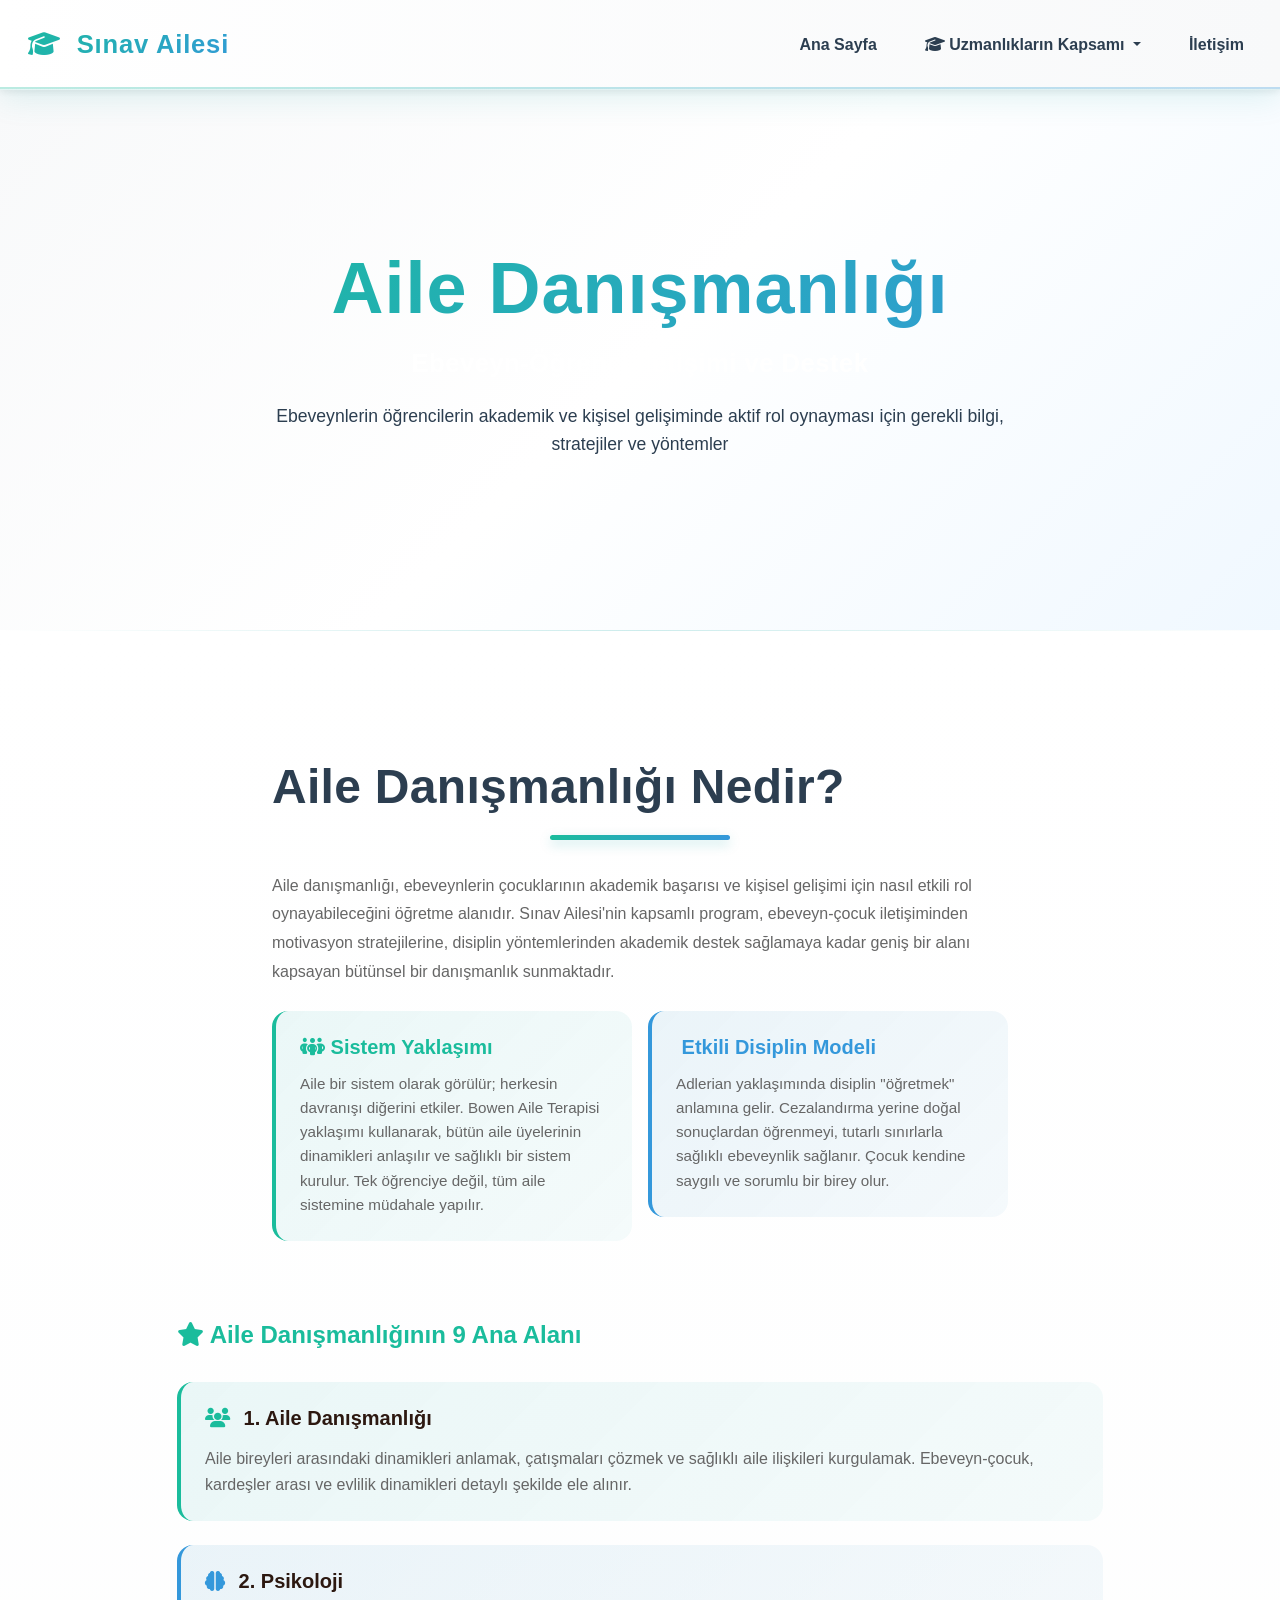
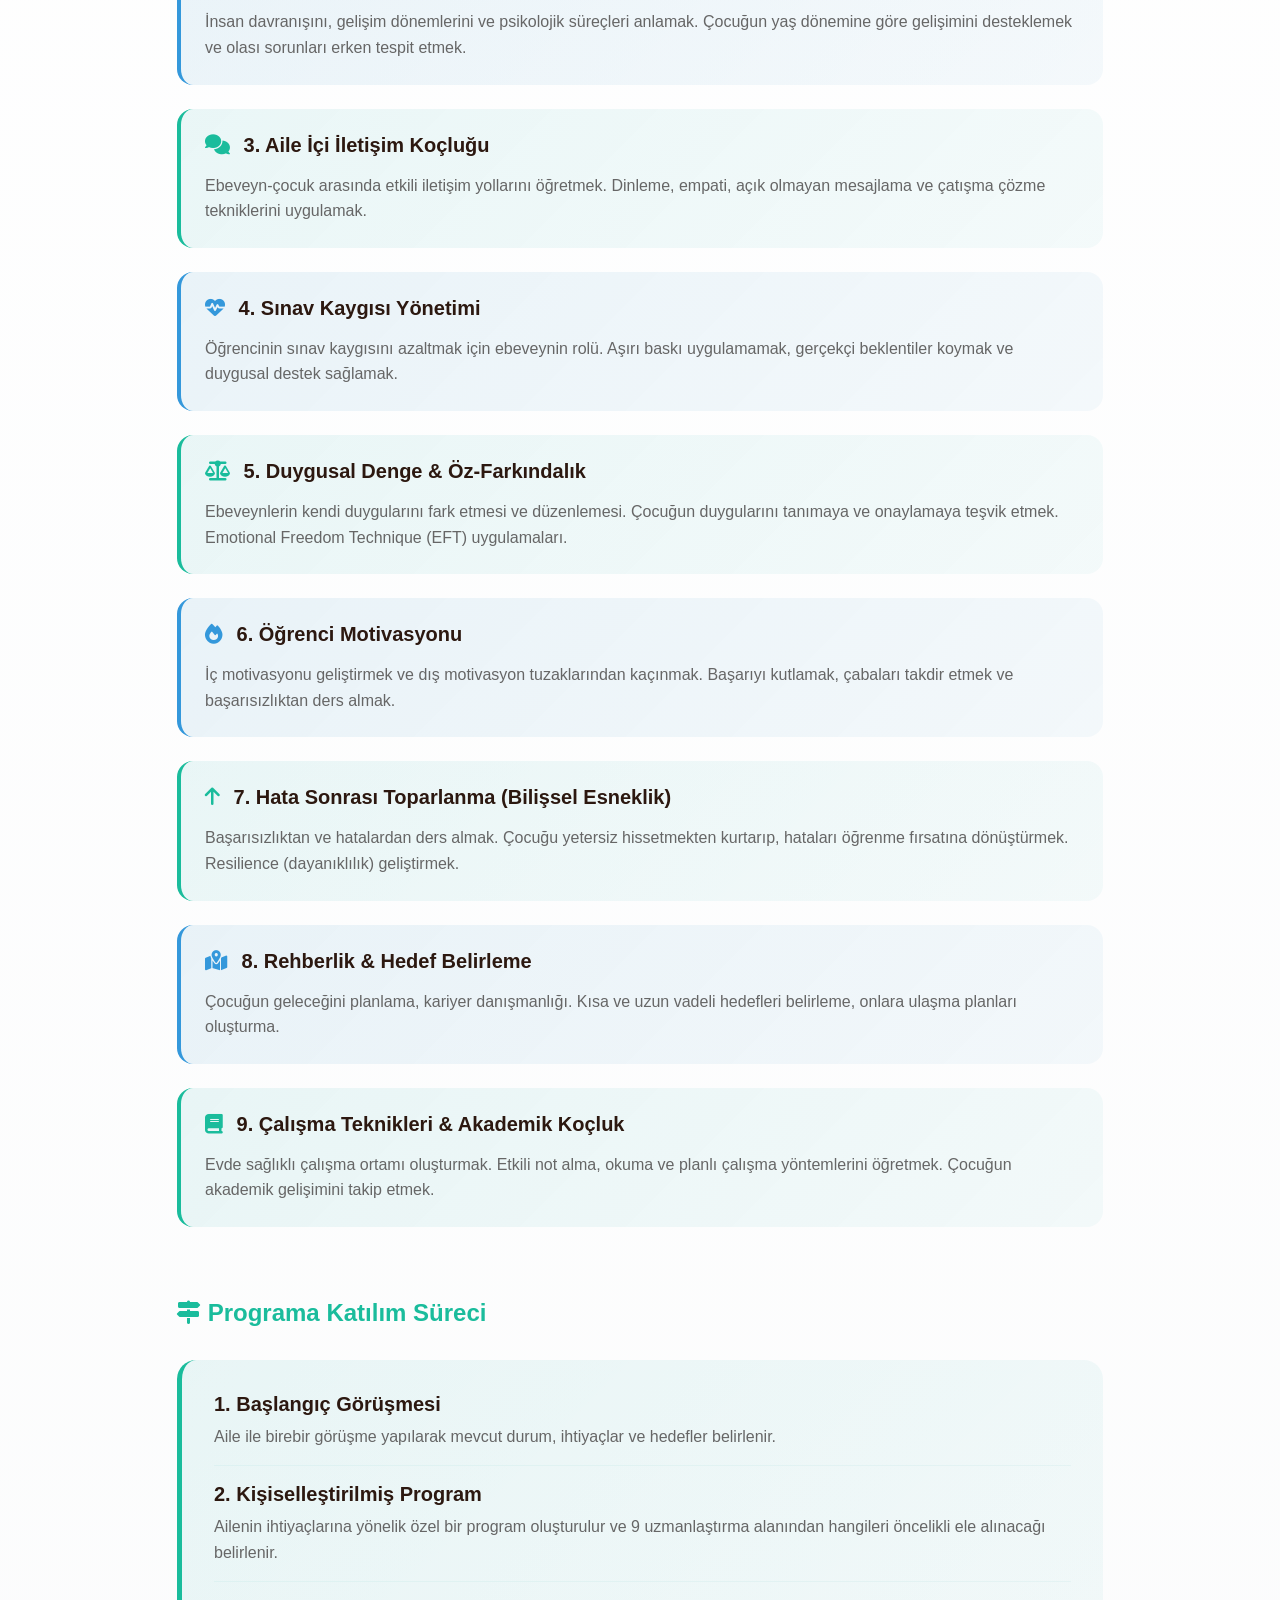
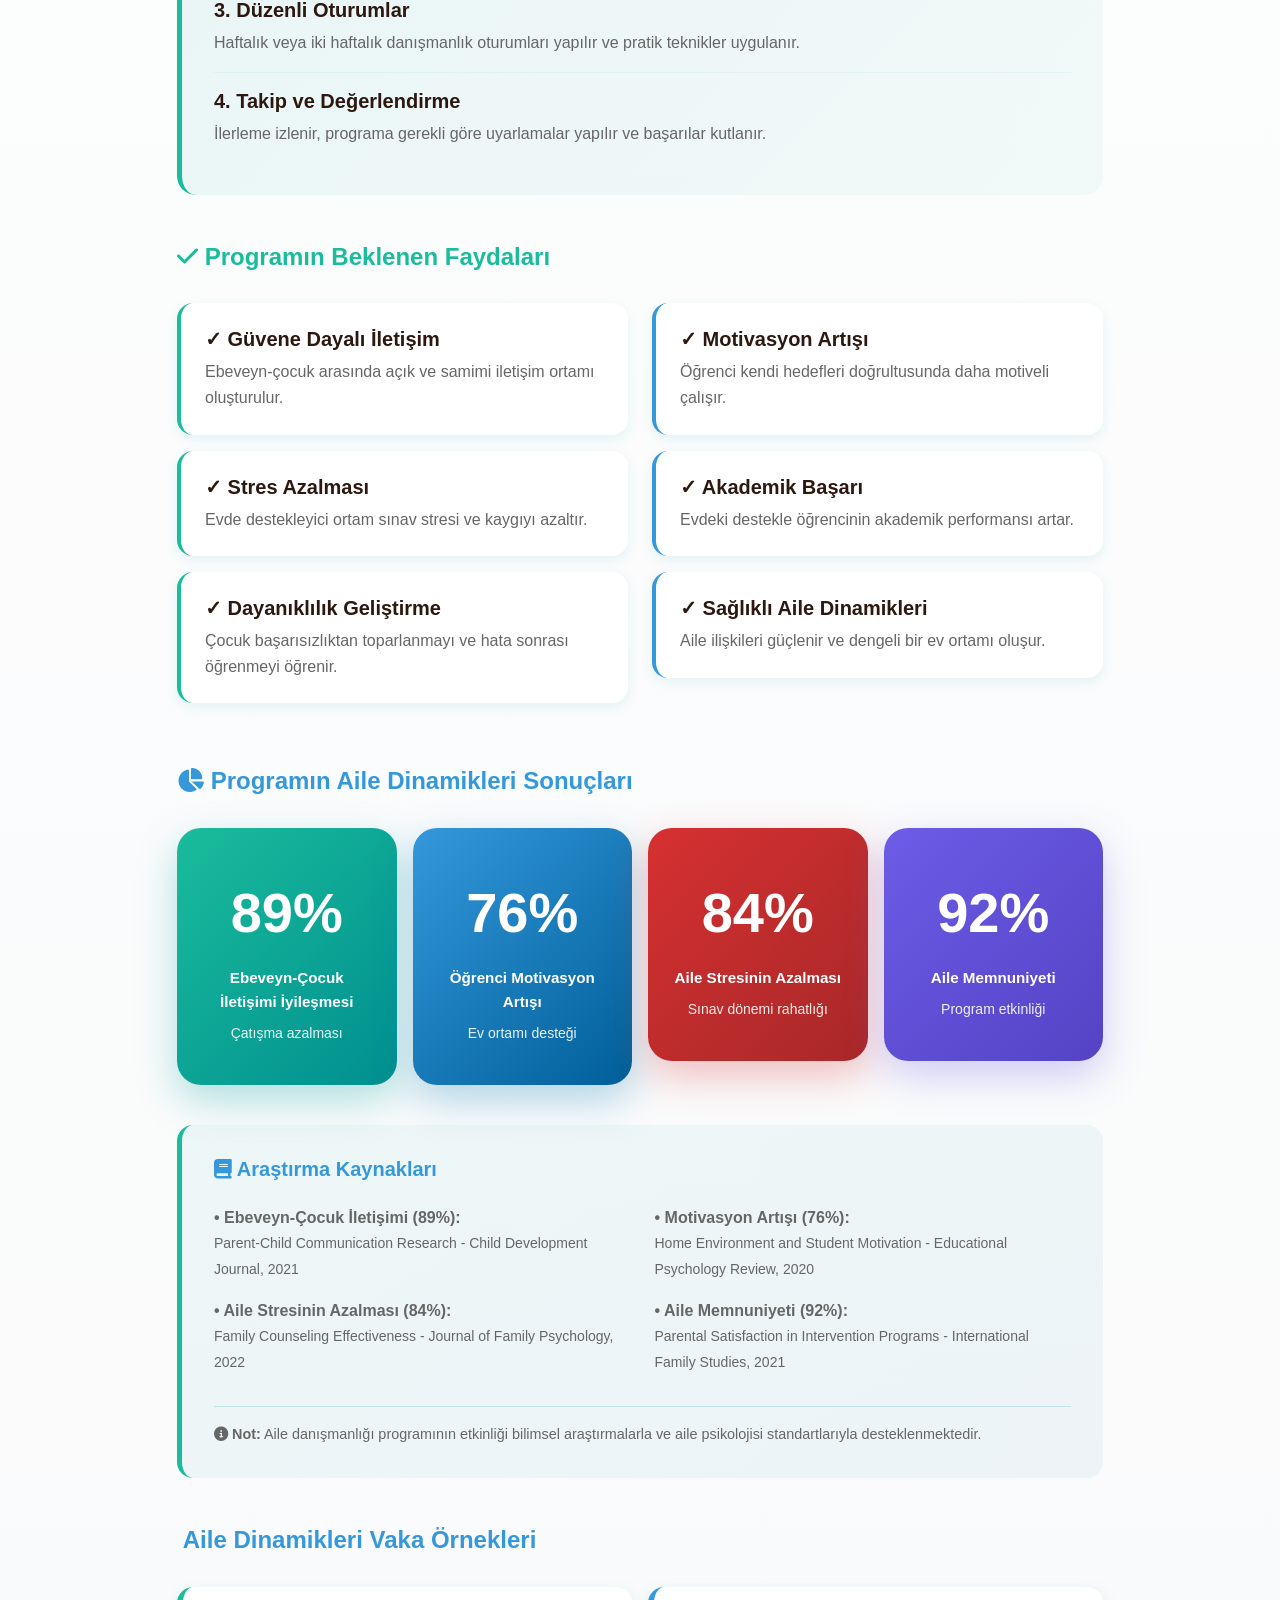
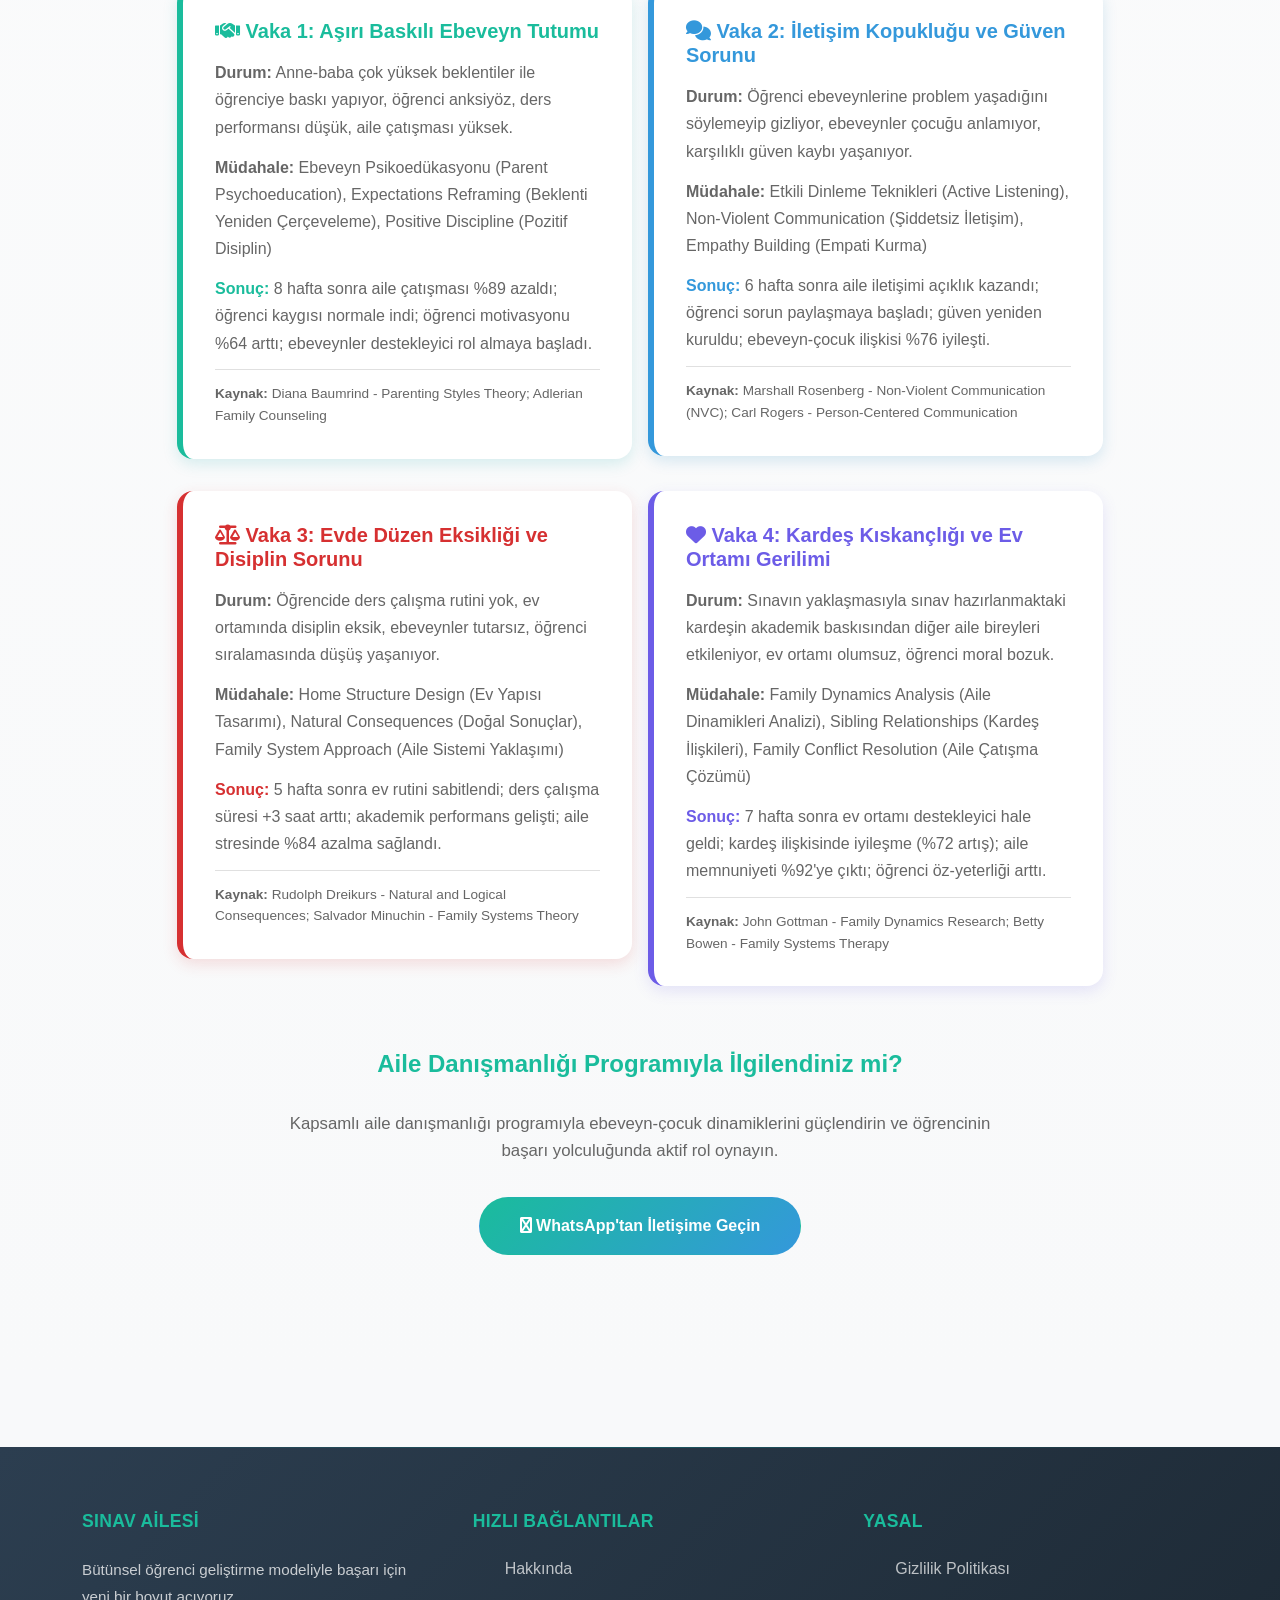
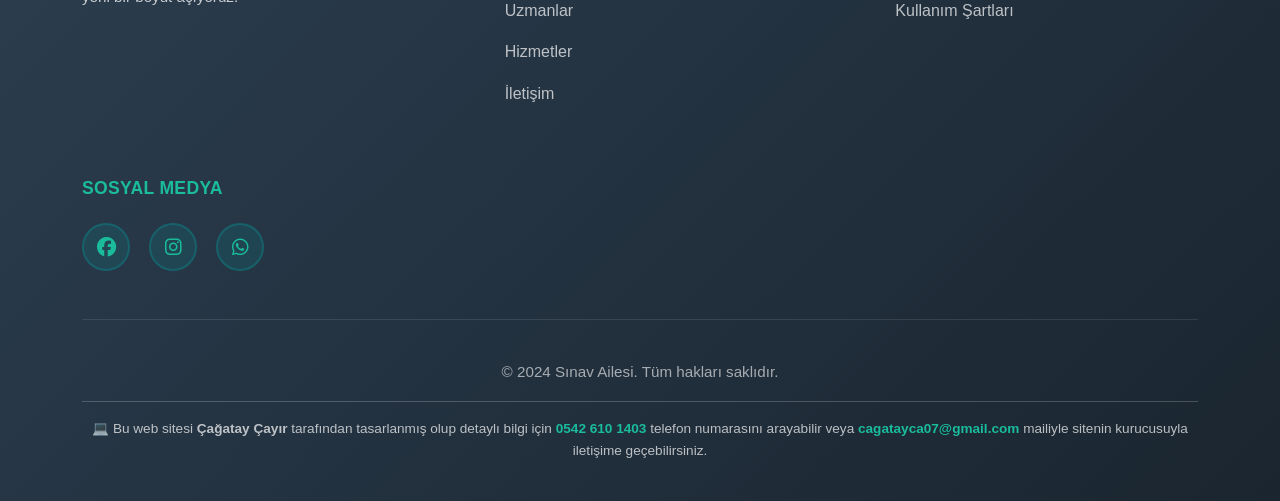
==== commit 8673ff8b: "Update ailedanismanligi.html" ====
--- a/ailedanismanligi.html
+++ b/ailedanismanligi.html
@@ -425,7 +425,7 @@
             <div class="footer-bottom">
                 <p>&copy; 2024 Sınav Ailesi. Tüm hakları saklıdır.</p>
                 <p style="font-size: 0.85rem; margin-top: 1rem; color: rgba(255, 255, 255, 0.7); border-top: 1px solid rgba(255, 255, 255, 0.2); padding-top: 1rem;">
-                    💻 Bu web sitesi <strong>Çağatay Çayır</strong> tarafından tasarlanmış olup detaylı bilgi için <a href="tel:05426101403" style="color: #1abc9c; text-decoration: none;"><strong>0542 610 1403</strong></a> telefon numarasını arayabilir veya <a href="mailto:cagatayca07@gmail.com" style="color: #1abc9c; text-decoration: none;"><strong>cagatayca07@gmail.com</strong></a> mailiyle sitenin sahibiyle iletişime geçebilirsiniz.
+                    💻 Bu web sitesi <strong>Çağatay Çayır</strong> tarafından tasarlanmış olup detaylı bilgi için <a href="tel:05426101403" style="color: #1abc9c; text-decoration: none;"><strong>0542 610 1403</strong></a> telefon numarasını arayabilir veya <a href="mailto:cagatayca07@gmail.com" style="color: #1abc9c; text-decoration: none;"><strong>cagatayca07@gmail.com</strong></a> mailiyle sitenin kurucusuyla iletişime geçebilirsiniz.
                 </p>
             </div>
         </div>
@@ -434,3 +434,4 @@
     <script src="https://cdn.jsdelivr.net/npm/bootstrap@5.3.0-alpha3/dist/js/bootstrap.bundle.min.js"></script>
 </body>
 </html>
+
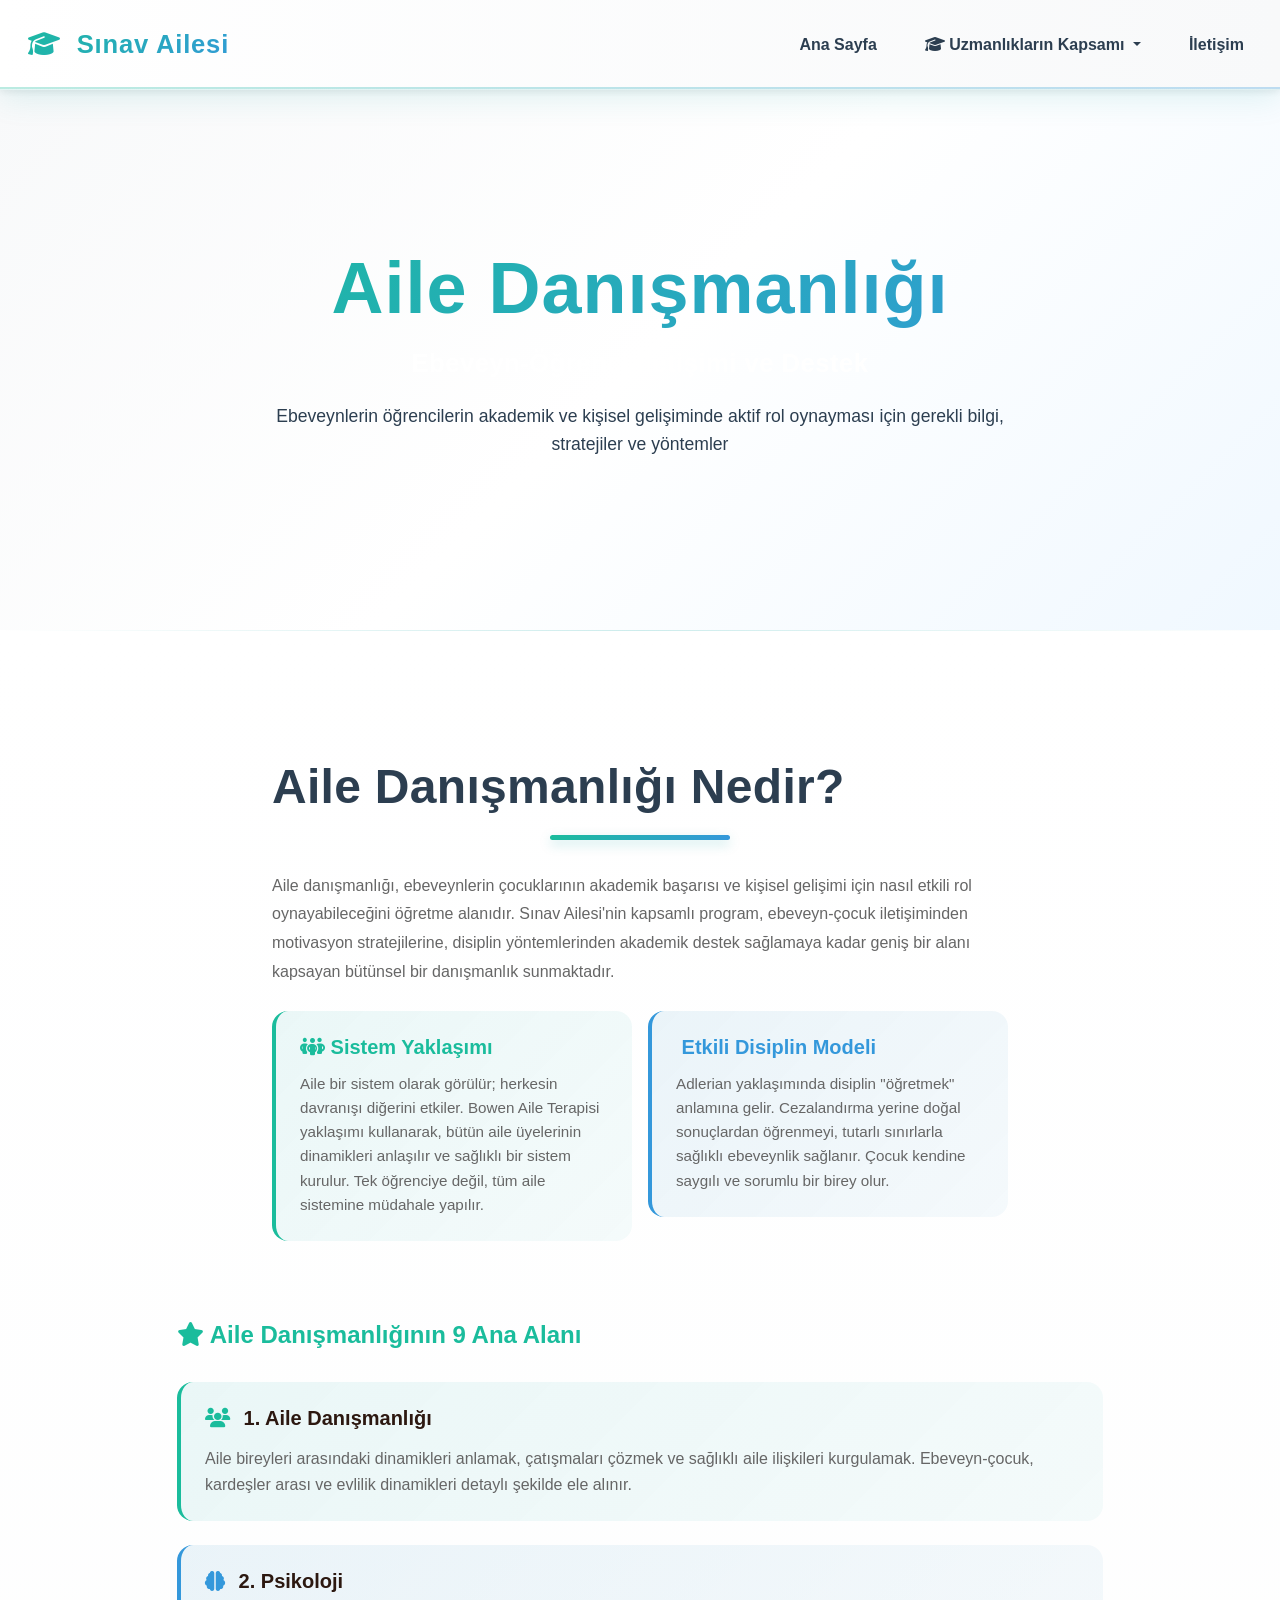
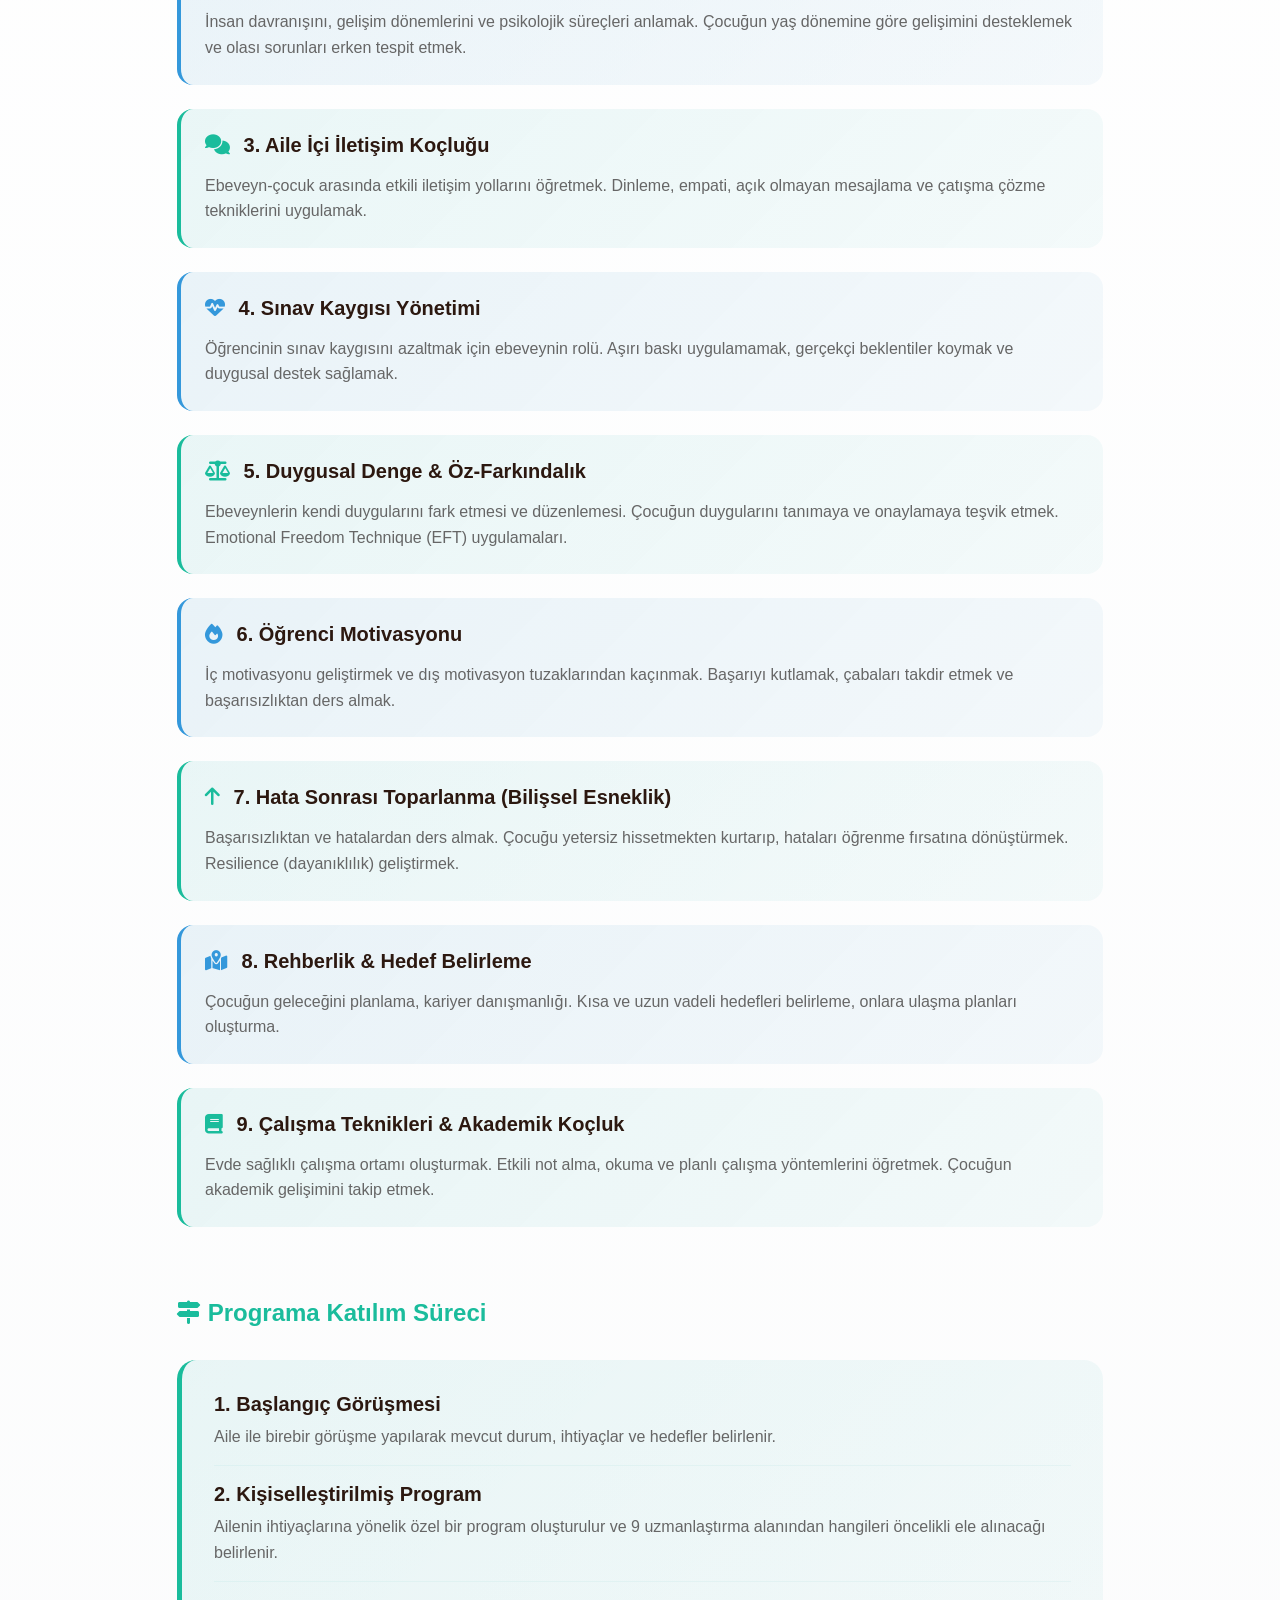
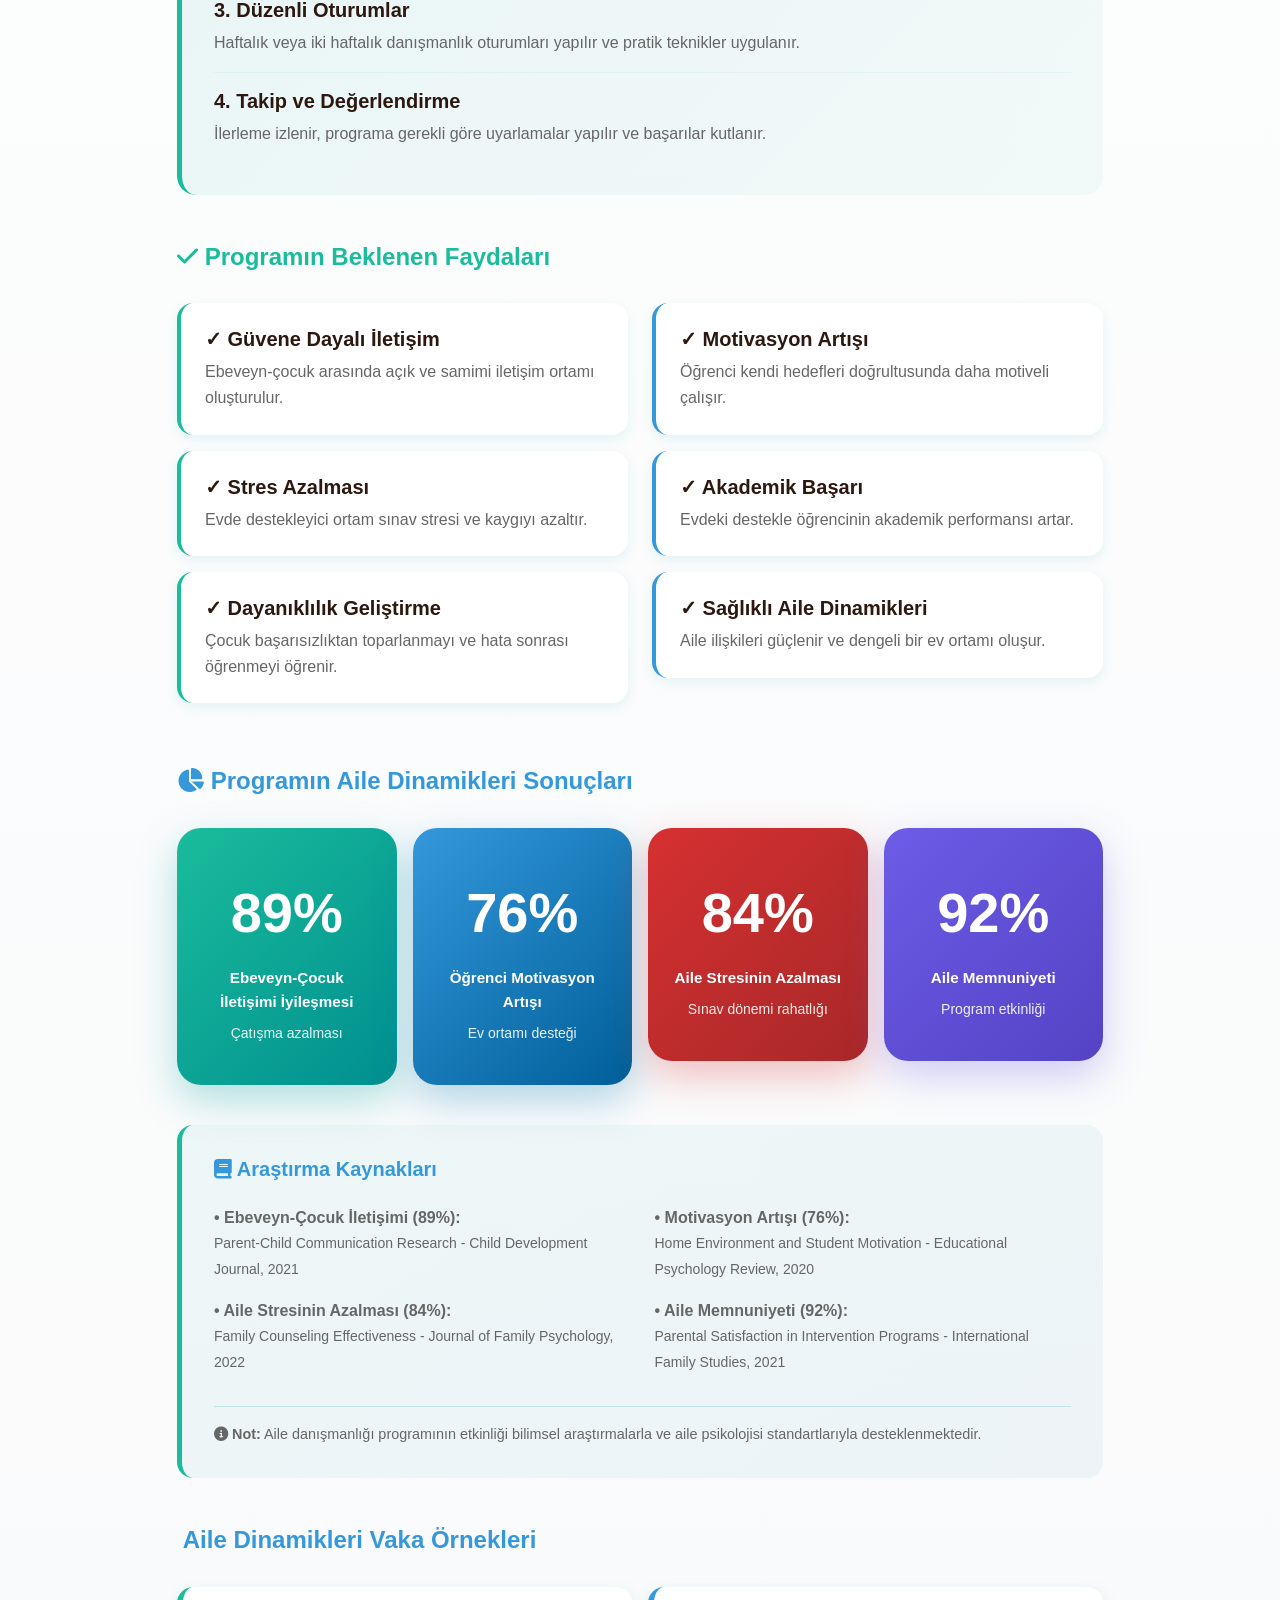
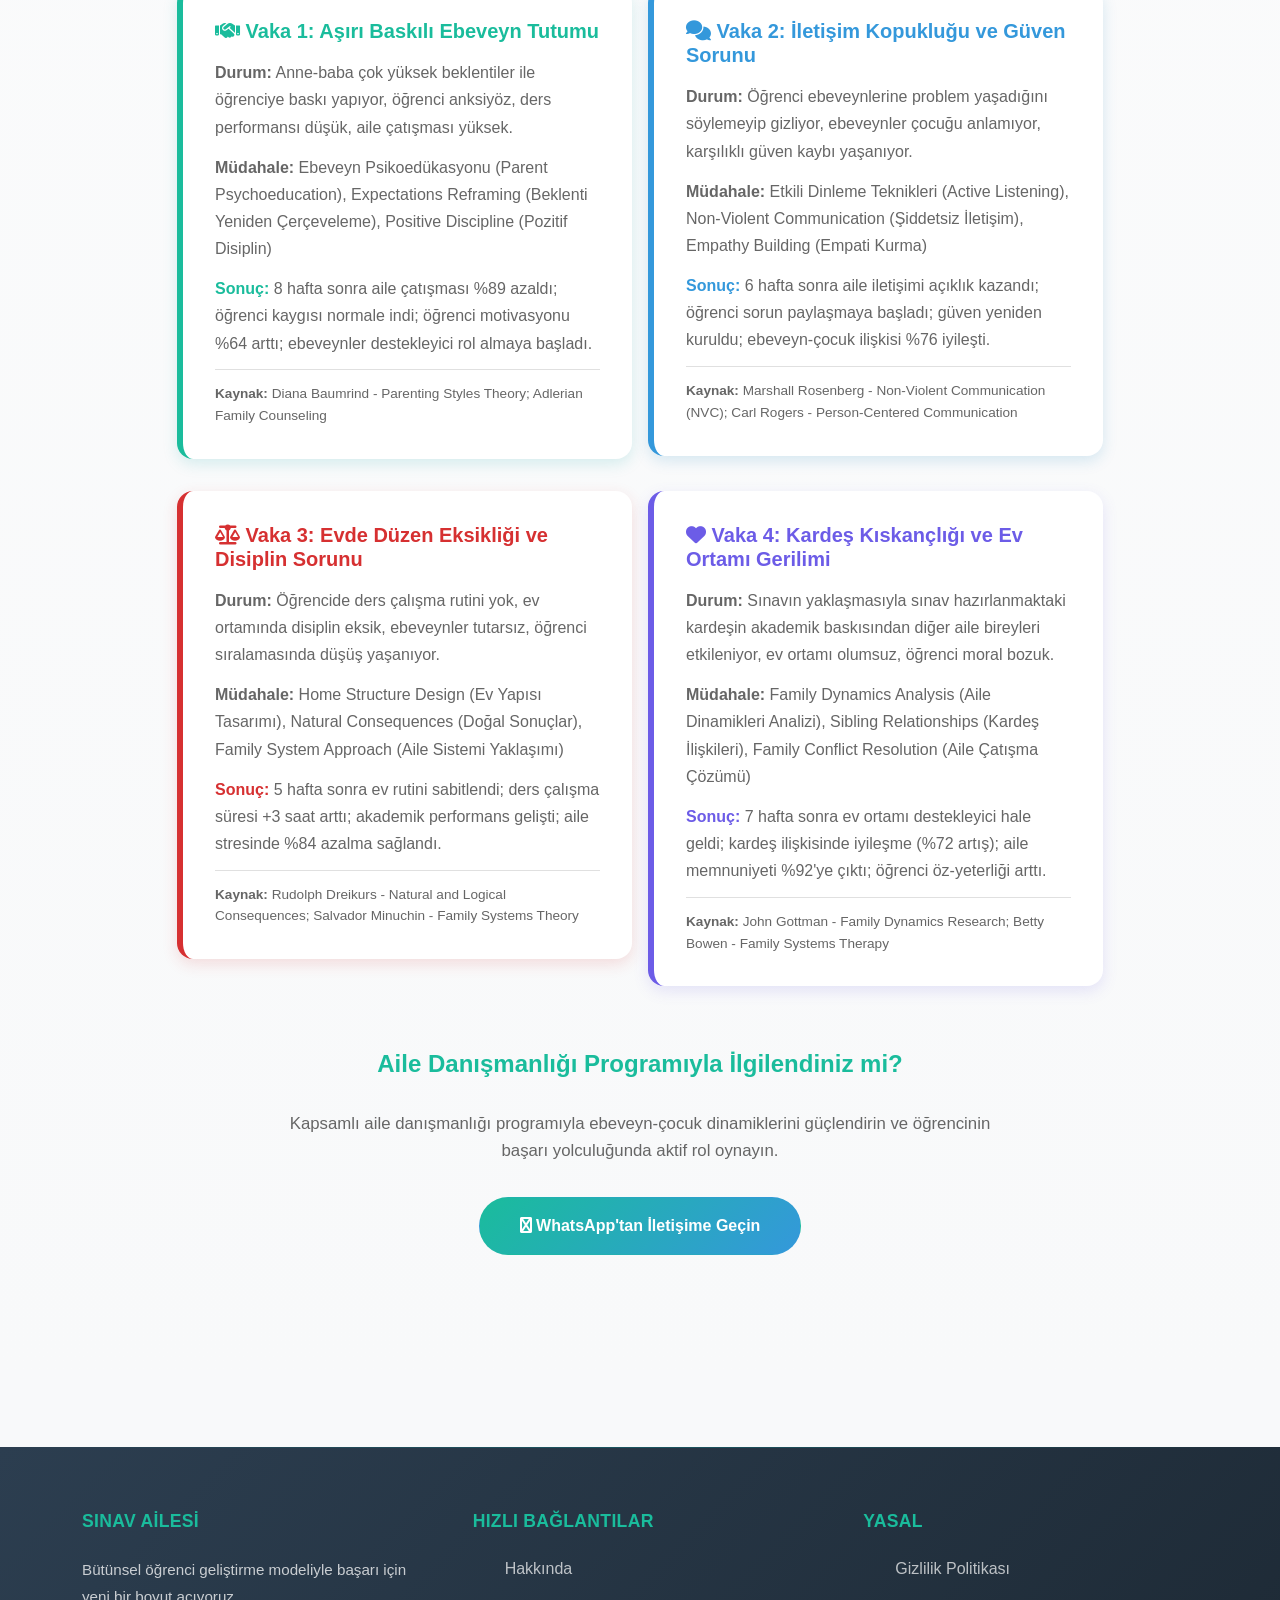
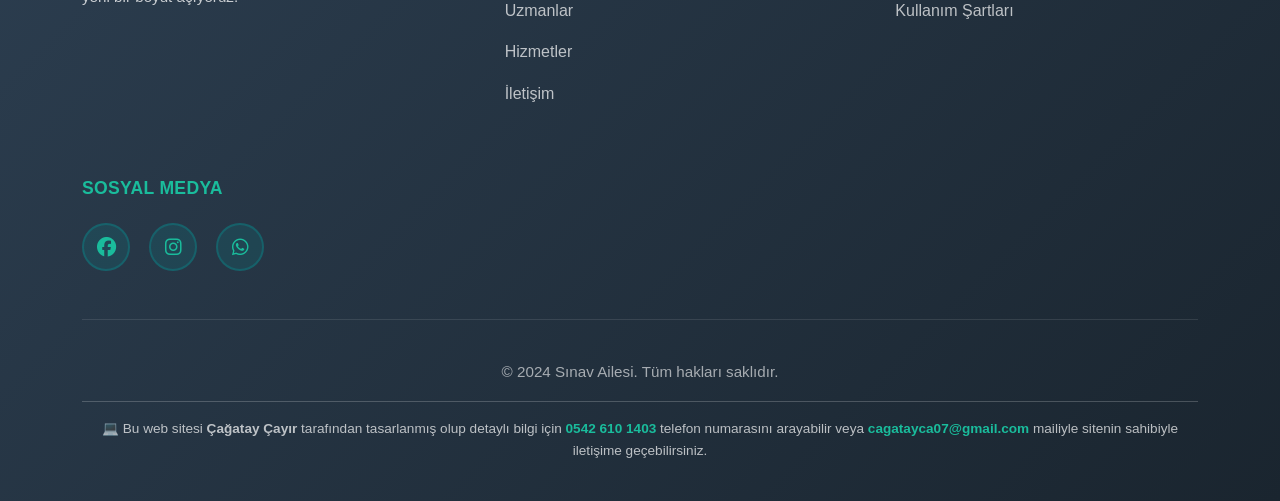
==== commit b77f58fb: "Update ailedanismanligi.html" ====
--- a/ailedanismanligi.html
+++ b/ailedanismanligi.html
@@ -28,8 +28,9 @@
                         </a>
                         <ul class="dropdown-menu" aria-labelledby="navbarDropdown">
                             <li><a class="dropdown-item" href="psikoloji.html"><i class="fas fa-brain"></i> Psikolojik Destek</a></li>
-                            <li><a class="dropdown-item" href="uyku-beslenme.html"><i class="fas fa-utensils"></i> Uyku & Beslenme</a></li>
+                            <li><a class="dropdown-item" href="saglik.html"><i class="fas fa-heartbeat"></i> Sağlık</a></li>
                             <li><a class="dropdown-item" href="mentorlik.html"><i class="fas fa-handshake"></i> Mentörlük Programı</a></li>
+                            <li><a class="dropdown-item" href="ozelders.html"><i class="fas fa-book-open"></i> Özel Ders</a></li>
                             <li><a class="dropdown-item" href="egitim.html"><i class="fas fa-book"></i> Bireysel Eğitim</a></li>
                             <li><hr class="dropdown-divider"></li>
                             <li><a class="dropdown-item active" href="ailedanismanligi.html"><i class="fas fa-users"></i> Aile Danışmanlığı</a></li>
@@ -425,7 +426,7 @@
             <div class="footer-bottom">
                 <p>&copy; 2024 Sınav Ailesi. Tüm hakları saklıdır.</p>
                 <p style="font-size: 0.85rem; margin-top: 1rem; color: rgba(255, 255, 255, 0.7); border-top: 1px solid rgba(255, 255, 255, 0.2); padding-top: 1rem;">
-                    💻 Bu web sitesi <strong>Çağatay Çayır</strong> tarafından tasarlanmış olup detaylı bilgi için <a href="tel:05426101403" style="color: #1abc9c; text-decoration: none;"><strong>0542 610 1403</strong></a> telefon numarasını arayabilir veya <a href="mailto:cagatayca07@gmail.com" style="color: #1abc9c; text-decoration: none;"><strong>cagatayca07@gmail.com</strong></a> mailiyle sitenin kurucusuyla iletişime geçebilirsiniz.
+                    💻 Bu web sitesi <strong>Çağatay Çayır</strong> tarafından tasarlanmış olup detaylı bilgi için <a href="tel:05426101403" style="color: #1abc9c; text-decoration: none;"><strong>0542 610 1403</strong></a> telefon numarasını arayabilir veya <a href="mailto:cagatayca07@gmail.com" style="color: #1abc9c; text-decoration: none;"><strong>cagatayca07@gmail.com</strong></a> mailiyle sitenin sahibiyle iletişime geçebilirsiniz.
                 </p>
             </div>
         </div>
@@ -434,4 +435,3 @@
     <script src="https://cdn.jsdelivr.net/npm/bootstrap@5.3.0-alpha3/dist/js/bootstrap.bundle.min.js"></script>
 </body>
 </html>
-
